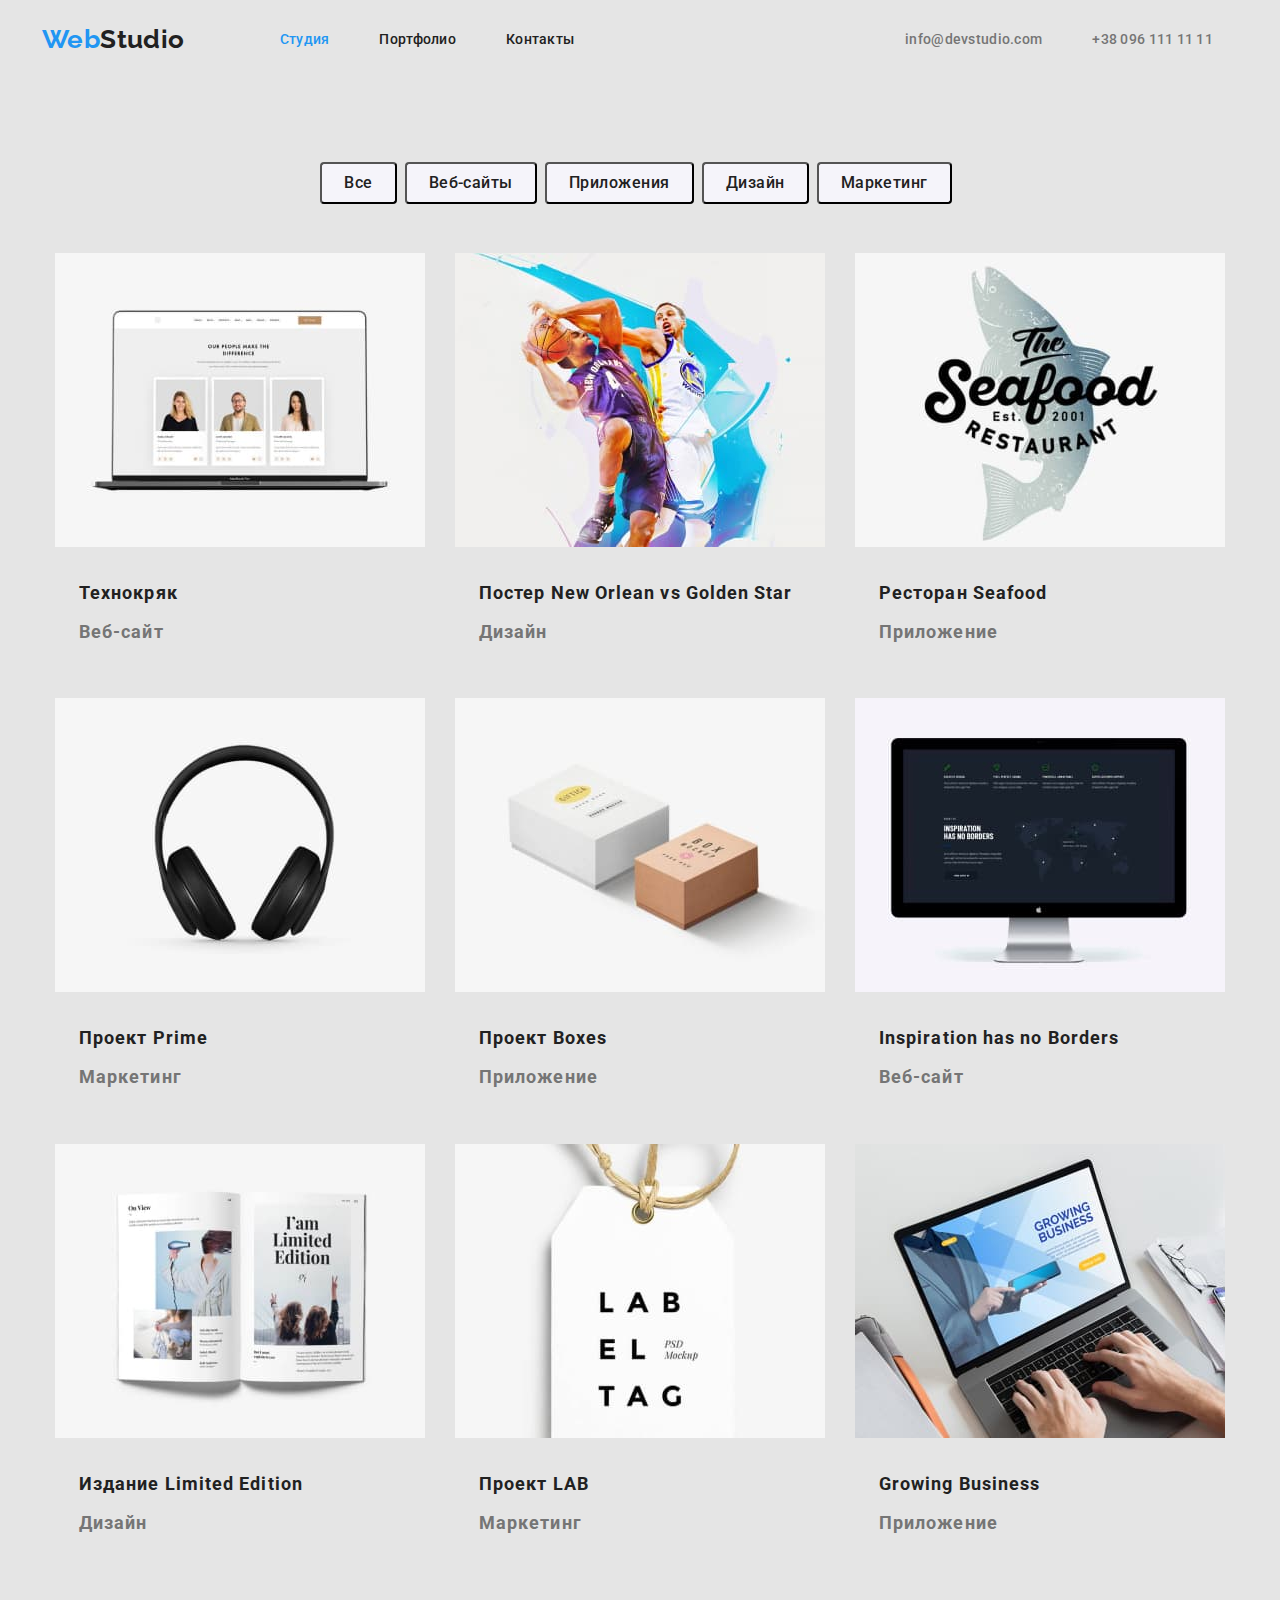
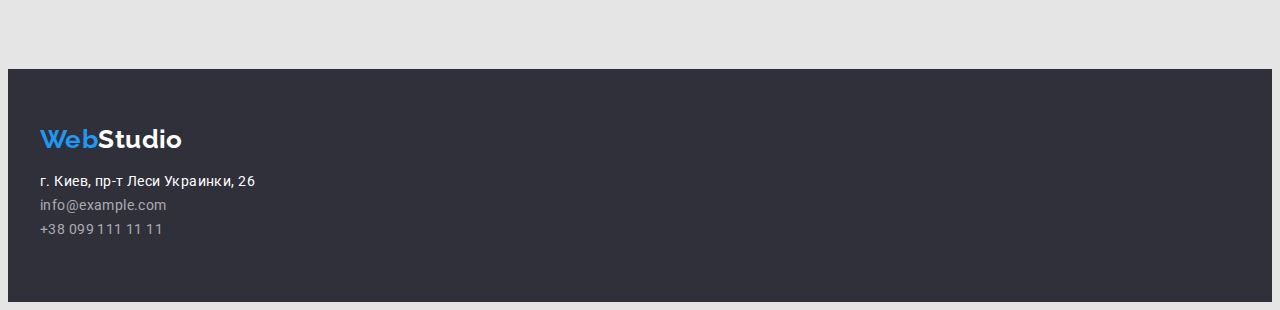
==== portfolio.html @ 914b3416 "finish-wh-3" ====
<!DOCTYPE html>
<html lang="en">
  <head>
    <meta charset="UTF-8" />
    <meta http-equiv="X-UA-Compatible" content="IE=edge" />
    <meta name="viewport" content="width=device-width, initial-scale=1.0" />
    <title>WebStudio</title>
    <link rel="preconnect" href="https://fonts.googleapis.com" />
    <link rel="preconnect" href="https://fonts.gstatic.com" crossorigin />
    <link
      href="https://fonts.googleapis.com/css2?family=Raleway:wght@700&family=Roboto:wght@400;500;700;900&display=swap"
      rel="stylesheet"
    />

    <link rel="stylesheet" href="css/styles.css" />
  </head>
  <body>
    <!-- хедер -->
    <header>
      <div class="container">
        <div class="header-inner">
          <!-- логотип -->
          <a class="logo-nav link" href="./index.html"
            ><span class="webstudio">Web</span>Studio</a
          >
          <!-- навигацыя сайта -->
          <nav class="site-nav">
            <ul class="nav-list">
              <li class="nav-item">
                <a href="./index.html" class="link accent">Студия</a>
              </li>
              <li class="nav-item">
                <a href="./portfolio.html" class="link">Портфолио</a>
              </li>
              <li class="nav-item"><a href="#" class="link">Контакты</a></li>
            </ul>
          </nav>

          <!-- кантакты -->

          <ul class="contact-list">
            <li class="contact-item">
              <a href="http://info@devstudio.com" class="link"
                >info@devstudio.com</a
              >
            </li>
            <li class="contact-item">
              <a href="tel:+380961111111" class="link">+38 096 111 11 11</a>
            </li>
          </ul>
        </div>
      </div>
    </header>

    <!-- mein portfolio.html -->

    <main>
      <section class="portfolio-section">
        <div class="container">
          <!-- кнопки фильтра -->

          <ul class="filter-button">
            <li><button type="button" class="button">Все</button></li>
            <li><button type="button" class="button">Веб-сайты</button></li>
            <li><button type="button" class="button">Приложения</button></li>
            <li><button type="button" class="button">Дизайн</button></li>
            <li><button type="button" class="button">Маркетинг</button></li>
          </ul>
          <!-- нашы проекты -->
          <ul class="projects">
            <li>
              <a class="projects-link" href="#"
                ><img src="./images/8.web-site.jpg" alt="Технокряк" />
                <div class="blok">
                  <h3>Технокряк</h3>
                  <p>Веб-сайт</p>
                </div>
              </a>
            </li>
            <li>
              <a class="projects-link" href="#">
                <img
                  src="./images/9.design.jpg"
                  alt="Постер New Orlean vs Golden Star"
                />
                <div class="blok">
                  <h3>Постер New Orlean vs Golden Star</h3>
                  <p>Дизайн</p>
                </div>
              </a>
            </li>
            <li>
              <a class="projects-link" href="#">
                <img src="./images/10.appendix.jpg" alt="Ресторан Seafood" />
                <div class="blok">
                  <h3>Ресторан Seafood</h3>
                  <p>Приложение</p>
                </div>
              </a>
            </li>
            <li>
              <a class="projects-link" href="#">
                <img src="./images/11.marketing.jpg" alt="Проект Prime" />
                <div class="blok">
                  <h3>Проект Prime</h3>
                  <p>Маркетинг</p>
                </div>
              </a>
            </li>
            <li>
              <a class="projects-link" href="#">
                <img src="./images/12.appendix.jpg" alt="Проект Boxes" />
                <div class="blok">
                  <h3>Проект Boxes</h3>
                  <p>Приложение</p>
                </div>
              </a>
            </li>
            <li>
              <a class="projects-link" href="#">
                <img
                  src="./images/13.web-site.jpg"
                  alt="Inspiration has no Borders"
                />
                <div class="blok">
                  <h3>Inspiration has no Borders</h3>
                  <p>Веб-сайт</p>
                </div>
              </a>
            </li>
            <li>
              <a class="projects-link" href="#">
                <img
                  src="./images/14.design.jpg"
                  alt="Издание Limited Edition"
                />
                <div class="blok">
                  <h3>Издание Limited Edition</h3>
                  <p>Дизайн</p>
                </div>
              </a>
            </li>
            <li>
              <a class="projects-link" href="#">
                <img src="./images/15.marketing.jpg" alt="Проект LAB" />
                <div class="blok">
                  <h3>Проект LAB</h3>
                  <p>Маркетинг</p>
                </div>
              </a>
            </li>
            <li>
              <a class="projects-link" href="#">
                <img src="./images/16.appendix.jpg" alt="Growing Business" />
                <div class="blok">
                  <h3>Growing Business</h3>
                  <p>Приложение</p>
                </div>
              </a>
            </li>
          </ul>
        </div>
      </section>
    </main>

    <!--подвал сайта-->

    <footer>
      <div class="container">
        <a href="./index.html" class="logo-footer">
          <span class="webstudio">Web</span>Studio</a
        >

        <!-- адрес и контакты студии -->

        <address class="address">
          <ul class="address-list">
            <li>
              <a href="#" class="address-link"
                >г. Киев, пр-т Леси Украинки, 26</a
              >
            </li>
            <li>
              <a href="http://info@example.com" class="address-contakt">
                info@example.com</a
              >
            </li>
            <li>
              <a href="tel:+380991111111" class="address-contakt"
                >+38 099 111 11 11</a
              >
            </li>
          </ul>
        </address>
      </div>
    </footer>
  </body>
</html>
---- css/styles.css ----
:root {
    --primary-text-color: #757575;
    --secondary-text-color: #212121;
    --accent-color: #2196f3;
    --white-color: #ffffff;
}

body {
    /* font-family: "Raleway", sans-serif; */
    font-family: "Roboto", sans-serif;
    font-style: normal;
    font-weight: 400;
    font-size: 14px;

    line-height: 1.71;
    letter-spacing: 0.03em;

    background-color: #e5e5e5;
    color: var(--primary-text-color);
}

.container {
    max-width: 1200px;
    width: 100%;
    margin: auto;
    margin-top: 0;

    padding: 0 15px;
}

h1,
h2,
h3,
h4 {
    margin-top: 0;
}

/* логотип */

.logo-nav {
    display: inline-block;
    margin-right: 70px;

    font-family: "Raleway";
    font-style: normal;
    font-weight: 700;
    font-size: 26px;
    line-height: 0.83;
    color: #000000;
}

.logo-footer {
    display: inline-block;
    padding-top: 60px;
    margin-bottom: 20px;

    font-family: "Raleway";
    font-style: normal;
    font-weight: 700;
    font-size: 26px;
    line-height: 0.83;
    color: #ffffff;
}

.webstudio {
    color: #2196f3;
}

/*                                     хедер */
/* ссылки */

.link {
    color: var(--secondary-text-color);
    text-decoration: none;
}

.nav-list .link.accent {
    color: var(--accent-color);
}

.site-nav.link:hover,
.site-nav.link:focus {
    color: var(--accent-color);
}

ul {
    list-style-type: none;
}
/* end ссылки */

/* навигация сайта */

.header-inner{
    display: flex;
    align-items: center;
    justify-content: center;
    flex-wrap: wrap;
    
    margin-top: 12px;
    margin-bottom: 12px;
    
}

.nav-list{
    display: flex;
    flex-wrap: wrap;

    margin-right: 281px;
    margin-top: 0;
    margin-bottom: 0;
    padding-left: 0;

    
}
.nav-item a{
display: inline-block;
padding: 20px 25px;
}


.site-nav, 
.contact-list{
    display: inline-block;
}

.nav-list .link:hover,
.nav-list .link:focus,
.contact-list .link:hover,
.contact-list .link:focus {
    color: var(--accent-color);
}

/* кантакты */

.contact-list{
    display: flex;
    flex-wrap: wrap;
    margin: 0;
    padding-left: 0;

}

.contact-item a{
    display: inline-block;
    padding: 20px 25px;

}

.nav-list,
.contact-list {
    font-weight: 500;
    font-size: 14px;
    line-height: 1.14;
    letter-spacing: 0.02em;
}

.contact-list a {
    color: #757575;
}

/*конец навигации сайта */
/*                                    mein index.html */

/* герой */
.button-hero {
    width: 200px;
    height: 50px;
    margin-bottom: 200px;
    text-align: center;

    font-weight: 700;
    font-size: 16px;
    line-height: 1.87;
    letter-spacing: 0.06em;


    color: #ffffff;
    background-color: var(--accent-color);
}

.hero {
    text-align: center;
    background: #2f303a;
    margin-bottom: 94px;
}

.hero h1 {
    width: 696px;
    margin: auto;
    padding-top: 200px;
    margin-bottom: 30px;

    text-align: center;
    font-weight: 900;
    font-size: 44px;
    line-height: 1.36;

    letter-spacing: 0.06em;

    color: #ffffff;
}

/* особености нашей команды */

.command-peculiarities {
    margin-bottom: 94px;
}

.list-benefits{
    display: flex;
    
    width: 1170px;
    margin: 0;
    padding-left: 0;
}

.list-benefits h3{
    margin-bottom: 10px;
}

.list-benefits p{
    padding: 0 15px;
    margin: 0;
}

.command-peculiarities h3 {
    font-weight: 700;
    font-size: 14px;
    line-height: 1.14;

    padding-left: 15px;

    letter-spacing: 0.03em;
    color: var(--secondary-text-color);
}





/* чем мы занимается наша команда */

.projects-section{
    margin-bottom: 94px;
}

.list-projects{
    display: flex;
    justify-content: center;
    margin: 0;
    padding-left: 0;
}

.img-list{
   padding: 0 15px;
}

.projects-section h2,
.command-section h2 {
    font-weight: 700;
    font-size: 36px;
    line-height: 1.16;

    letter-spacing: 0.03em;
    color: var(--secondary-text-color);
}

.container h2 {
    margin-bottom: 50px;
    text-align: center;

    margin-bottom: 50px;
}



/* наша команда */

.command-section{
    margin-top: 0;
}

.command-img{
    display: flex;
    justify-content: center;
    text-align: center;
    margin: 0;
    padding: 0;
    padding-bottom: 94px;
}

.command-img img{
    margin-bottom: 30px;
    padding: 0 15px;
}

.command-section h2{
    margin-bottom: 50px;
    padding-top: 94px;
}

.command-section h3 {
    margin-bottom: 10px;
    font-weight: 500;
    font-size: 16px;
    line-height: 1.18;

    letter-spacing: 0.03em;
    color: var(--secondary-text-color);
}

.command-section p {
    font-weight: 400;
    font-size: 16px;
    line-height: 1.18;
    margin: 0;
    padding-bottom: 30px;

    letter-spacing: 0.03em;
    color: var(--primary-text-color);
}

/*                                     mein portfolio.html */
.portfolio-section{
    margin: 94px 0px;
}
/* уникальный контент страницы */

/*кнопки фильтра*/

.button {
    font-family: 'Roboto';
    font-style: normal;
    margin-right: 8px;
    padding: 6px 22px;

    font-weight: 500;
    font-size: 16px;
    line-height: 1.62;
    letter-spacing: 0.03em;

    background: #F5F4FA;
    border-radius: 4px;

    color: var(--secondary-text-color);
}

.button:hover,
.button:focus {
    color: var(--white-color);
    background-color: var(--accent-color);
}

.filter-button{
    display: flex;
    justify-content: center;
    margin-top: 0;
    margin-bottom: 34px;
    padding-left: 0;
}

/* нашы проекты */

.projects{
    display: flex;
    flex-wrap: wrap;

    padding-left: 0;
}

.projects li{
    margin: 15px;
}

.projects-link {
    text-decoration: none;
}

.blok{
    padding: 20px 24px;
}

.blok h3{
    margin-top: 0;
    margin-bottom: 4px;
}

.blok p {
    margin: 0;
}

.projects h3 {
    font-weight: 700;
    font-size: 18px;
    line-height: 2;

    letter-spacing: 0.06em;
    color: var(--secondary-text-color);
}

.projects p {
    font-weight: 700;
    font-size: 18px;
    line-height: 1.87;

    letter-spacing: 0.06em;
    color: var(--primary-text-color);
}



/*                                      подвал сайта*/

/* footer */

.address {
    font-style: normal;
}

.address-list{
    margin: 0;
    padding-left: 0;
    padding-bottom: 60px;
}

footer {
    background-color: #2f303a;
}

/* адрес и контакты студии */

footer a {
    text-decoration: none;
}

.address-link {
    color: #ffffff;
}

.address-contakt {
    color: rgba(255, 255, 255, 0.6);
}
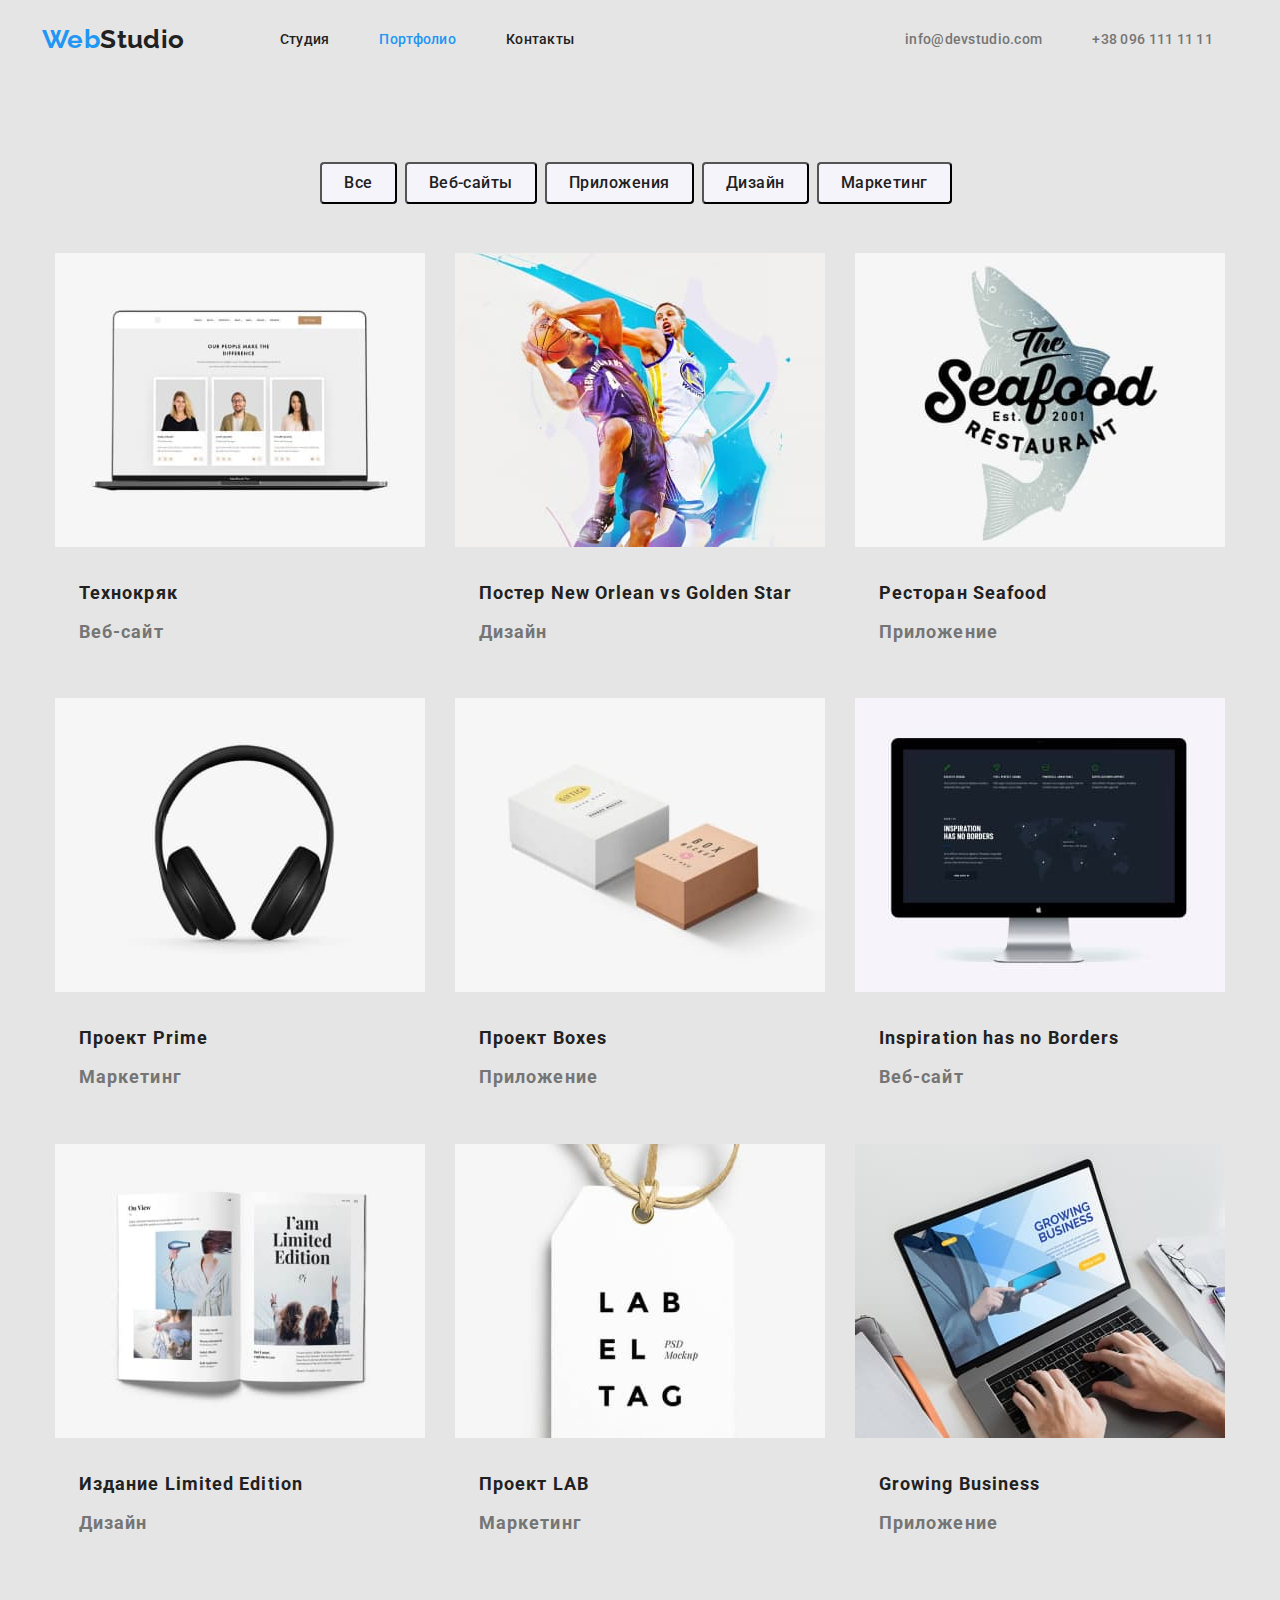
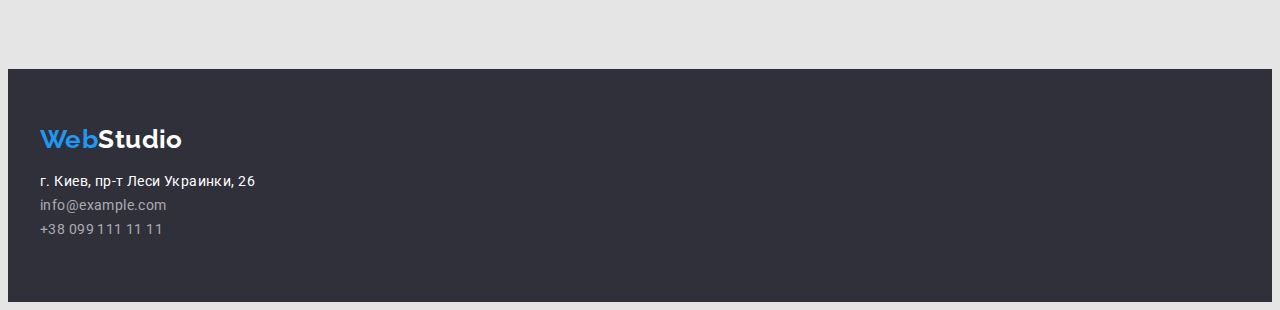
==== commit 13936fca: "accent+" ====
--- a/portfolio.html
+++ b/portfolio.html
@@ -27,10 +27,10 @@
           <nav class="site-nav">
             <ul class="nav-list">
               <li class="nav-item">
-                <a href="./index.html" class="link accent">Студия</a>
+                <a href="./index.html" class="link">Студия</a>
               </li>
               <li class="nav-item">
-                <a href="./portfolio.html" class="link">Портфолио</a>
+                <a href="./portfolio.html" class="link accent">Портфолио</a>
               </li>
               <li class="nav-item"><a href="#" class="link">Контакты</a></li>
             </ul>
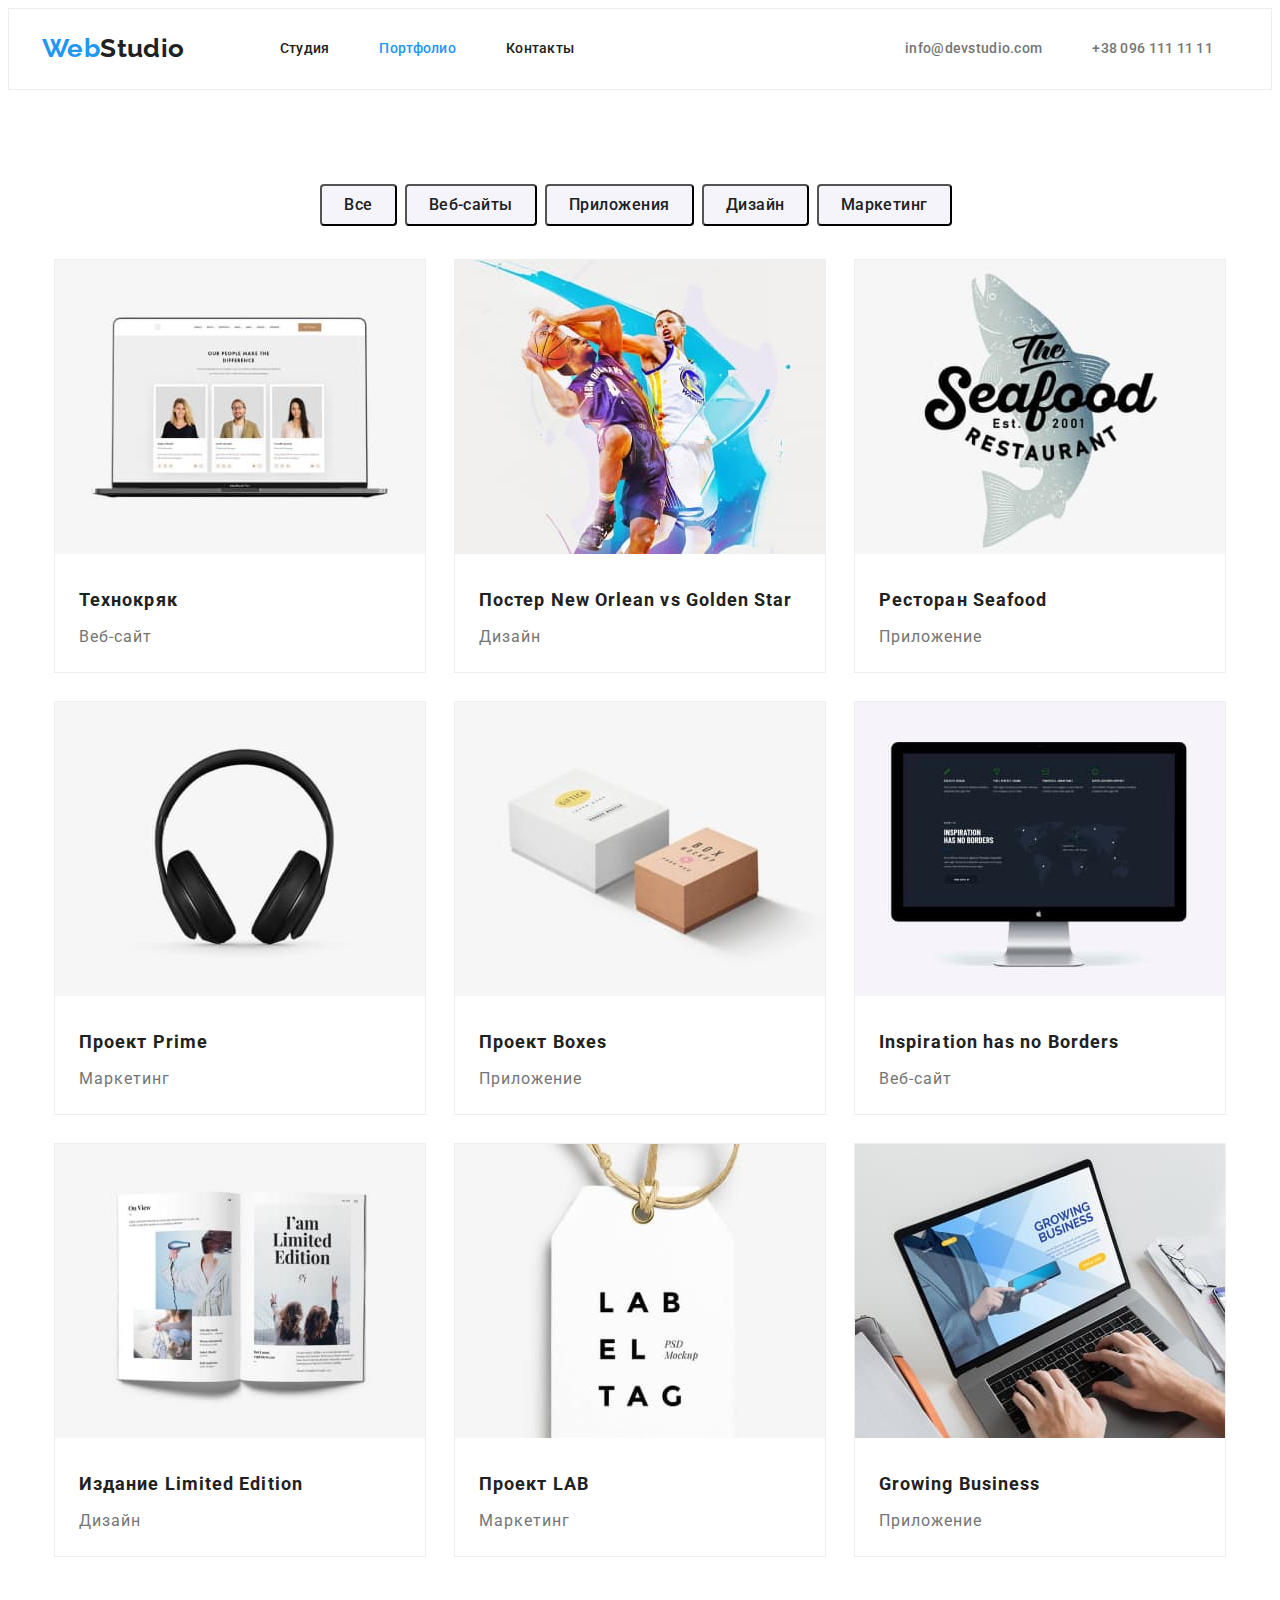
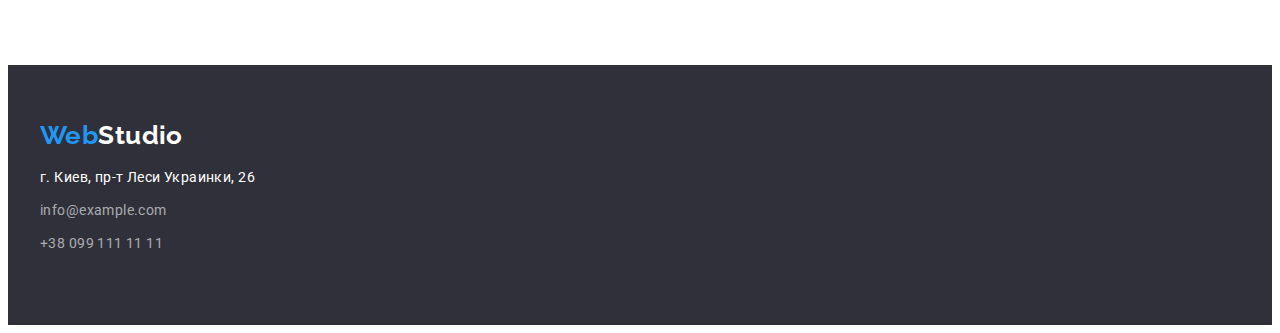
==== commit f6b3afa3: "hw-3" ====
--- a/portfolio.html
+++ b/portfolio.html
@@ -13,10 +13,14 @@
     />
 
     <link rel="stylesheet" href="css/styles.css" />
+    <link
+      rel="stylesheet"
+      href="node_modules/modern-normalize/modern-normalize.css"
+    />
   </head>
   <body>
     <!-- хедер -->
-    <header>
+    <header class="header">
       <div class="container">
         <div class="header-inner">
           <!-- логотип -->
--- a/css/styles.css
+++ b/css/styles.css
@@ -15,13 +15,11 @@
     line-height: 1.71;
     letter-spacing: 0.03em;
 
-    background-color: #e5e5e5;
     color: var(--primary-text-color);
 }
 
 .container {
-    max-width: 1200px;
-    width: 100%;
+    width: 1200px;
     margin: auto;
     margin-top: 0;
 
@@ -51,7 +49,6 @@
 
 .logo-footer {
     display: inline-block;
-    padding-top: 60px;
     margin-bottom: 20px;
 
     font-family: "Raleway";
@@ -89,6 +86,10 @@
 /* end ссылки */
 
 /* навигация сайта */
+
+.header{
+    border: 1px solid #ECECEC;
+}
 
 .header-inner{
     display: flex;
@@ -165,7 +166,6 @@
 .button-hero {
     width: 200px;
     height: 50px;
-    margin-bottom: 200px;
     text-align: center;
 
     font-weight: 700;
@@ -181,13 +181,12 @@
 .hero {
     text-align: center;
     background: #2f303a;
-    margin-bottom: 94px;
+    padding: 200px 0px;
 }
 
 .hero h1 {
     width: 696px;
     margin: auto;
-    padding-top: 200px;
     margin-bottom: 30px;
 
     text-align: center;
@@ -203,7 +202,7 @@
 /* особености нашей команды */
 
 .command-peculiarities {
-    margin-bottom: 94px;
+    padding: 94px 0px;
 }
 
 .list-benefits{
@@ -241,7 +240,7 @@
 /* чем мы занимается наша команда */
 
 .projects-section{
-    margin-bottom: 94px;
+    padding-bottom: 94px;
 }
 
 .list-projects{
@@ -278,6 +277,7 @@
 
 .command-section{
     margin-top: 0;
+    padding-bottom: 94px;
 }
 
 .command-img{
@@ -286,7 +286,6 @@
     text-align: center;
     margin: 0;
     padding: 0;
-    padding-bottom: 94px;
 }
 
 .command-img img{
@@ -322,7 +321,7 @@
 
 /*                                     mein portfolio.html */
 .portfolio-section{
-    margin: 94px 0px;
+    padding: 94px 0px;
 }
 /* уникальный контент страницы */
 
@@ -355,7 +354,7 @@
     display: flex;
     justify-content: center;
     margin-top: 0;
-    margin-bottom: 34px;
+    margin-bottom: 19px;
     padding-left: 0;
 }
 
@@ -364,12 +363,14 @@
 .projects{
     display: flex;
     flex-wrap: wrap;
-
+    margin: 0;
     padding-left: 0;
 }
 
 .projects li{
-    margin: 15px;
+    margin: 14px;
+    border: 1px solid #EEEEEE;
+    box-sizing: border-box;
 }
 
 .projects-link {
@@ -389,6 +390,7 @@
     margin: 0;
 }
 
+
 .projects h3 {
     font-weight: 700;
     font-size: 18px;
@@ -399,9 +401,9 @@
 }
 
 .projects p {
-    font-weight: 700;
-    font-size: 18px;
-    line-height: 1.87;
+    font-weight: 400;
+    font-size: 16px;
+    line-height: 1.88;
 
     letter-spacing: 0.06em;
     color: var(--primary-text-color);
@@ -420,10 +422,15 @@
 .address-list{
     margin: 0;
     padding-left: 0;
+}
+
+.address-list li{
+    margin-bottom: 9px;
+}
+
+footer {
+    padding-top: 60px;
     padding-bottom: 60px;
-}
-
-footer {
     background-color: #2f303a;
 }
 
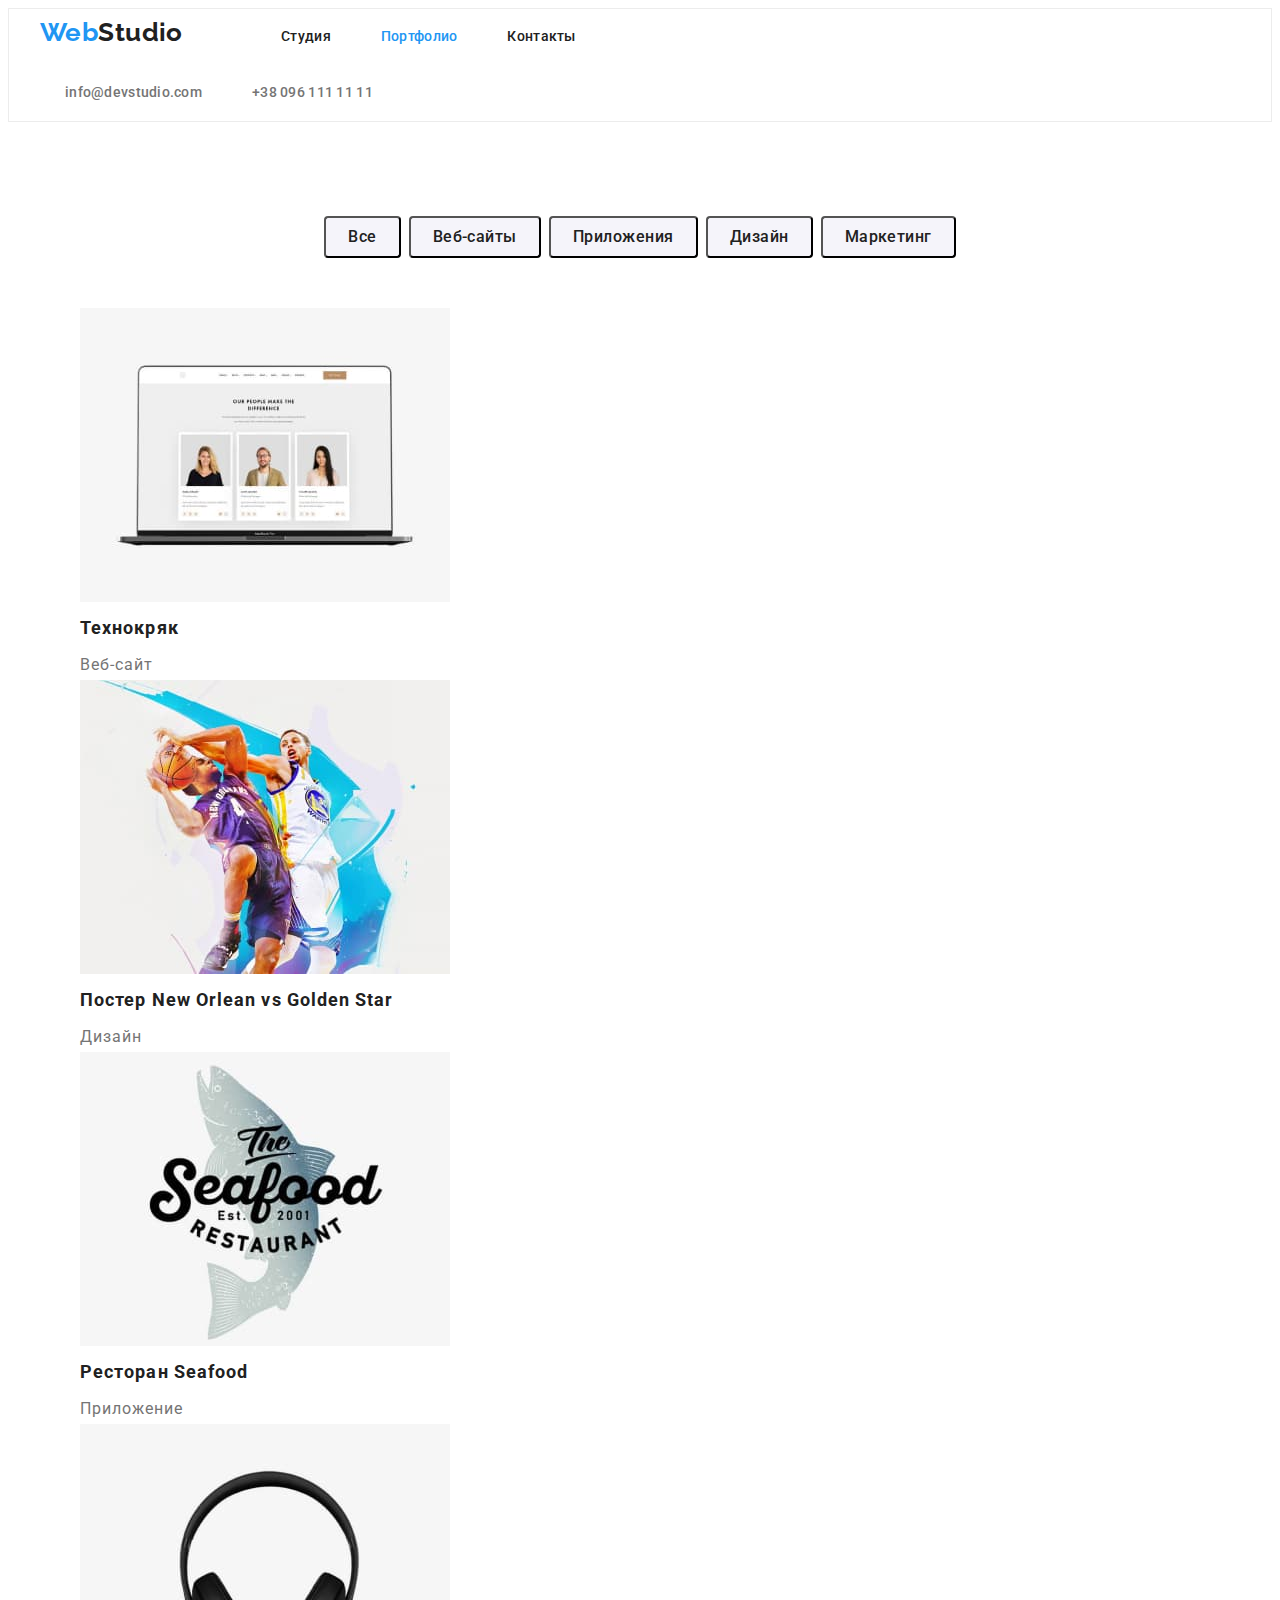
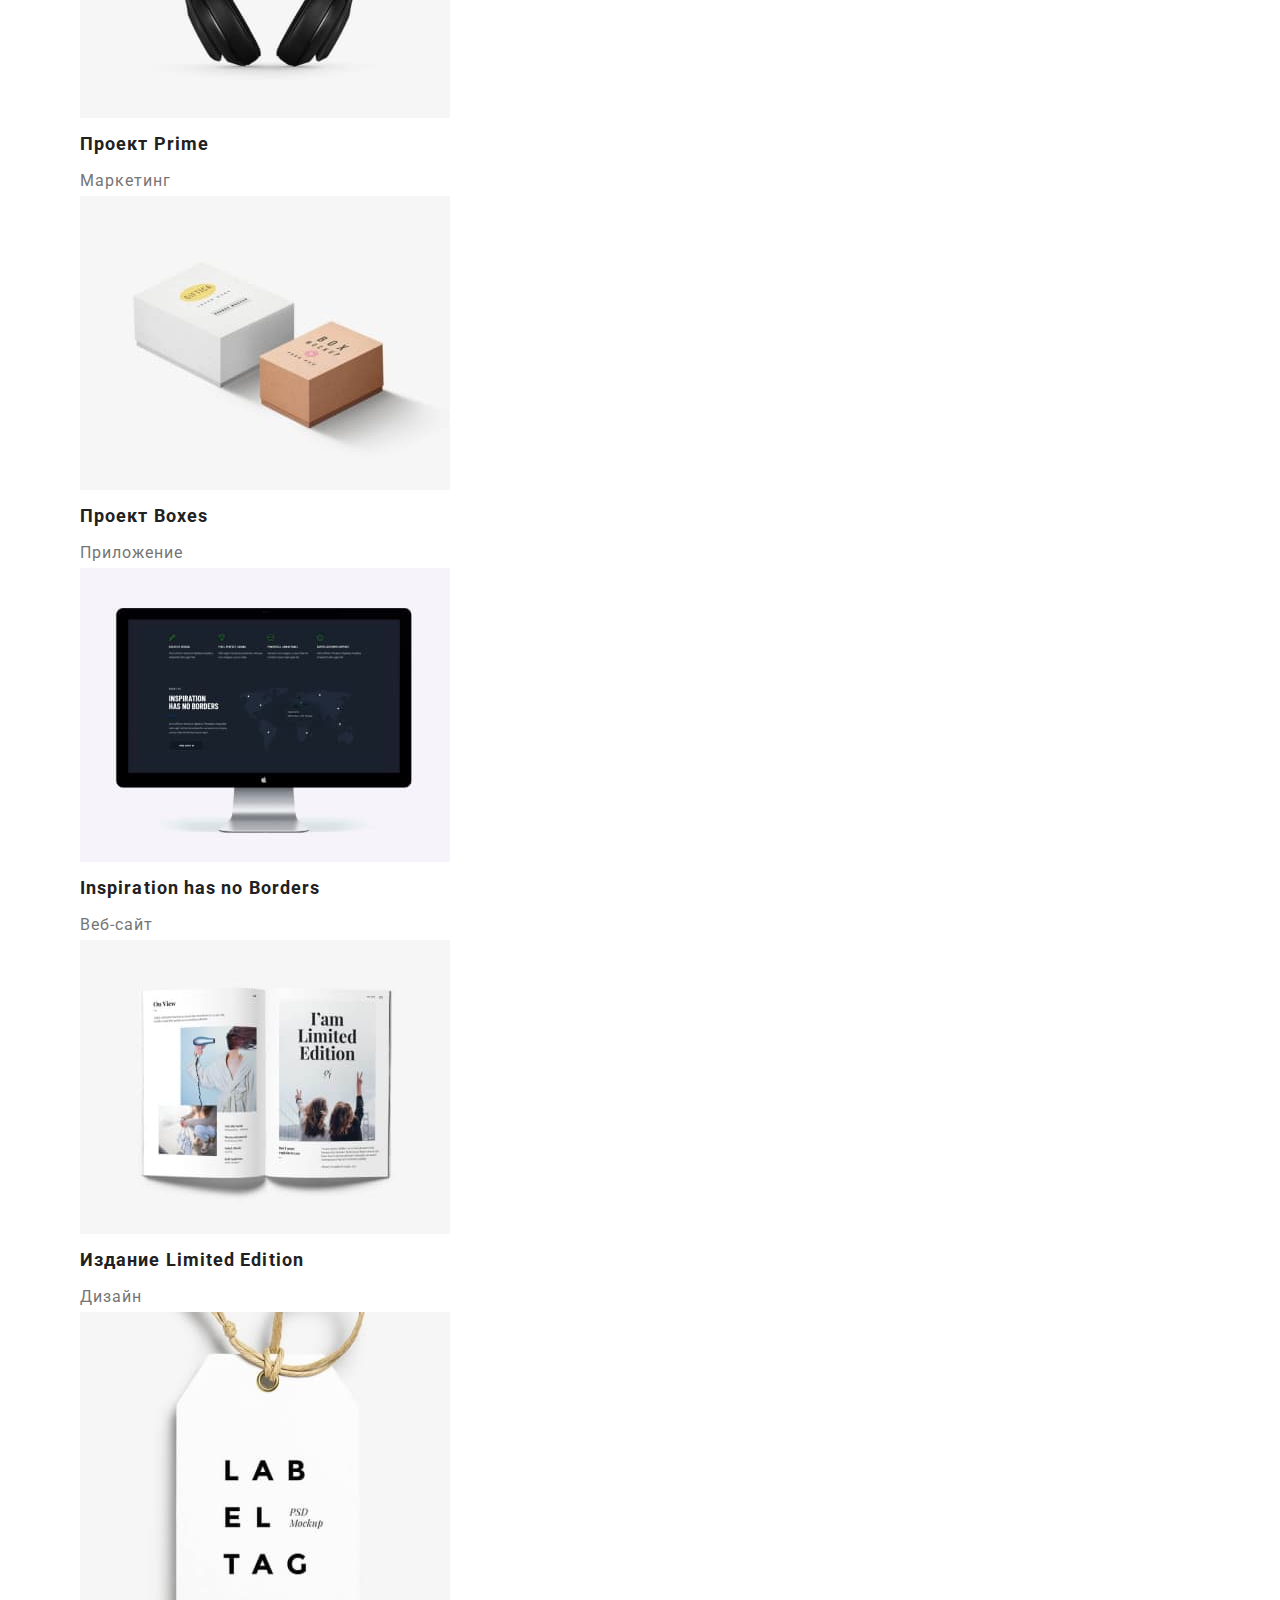
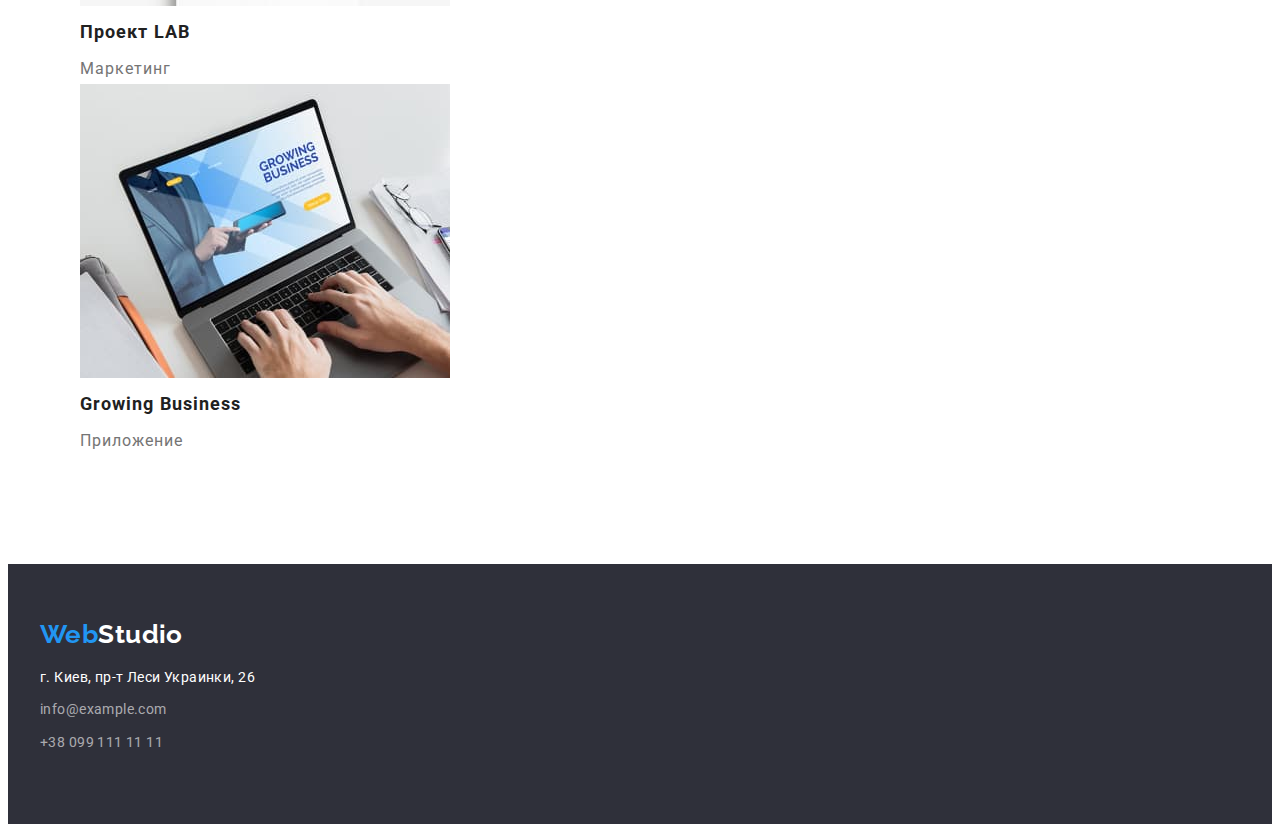
==== commit dd0a2efb: "normalize" ====
--- a/portfolio.html
+++ b/portfolio.html
@@ -11,12 +11,14 @@
       href="https://fonts.googleapis.com/css2?family=Raleway:wght@700&family=Roboto:wght@400;500;700;900&display=swap"
       rel="stylesheet"
     />
-
-    <link rel="stylesheet" href="css/styles.css" />
     <link
       rel="stylesheet"
-      href="node_modules/modern-normalize/modern-normalize.css"
+      href="https://cdnjs.cloudflare.com/ajax/libs/modern-normalize/1.1.0/modern-normalize.min.css"
+      integrity="sha512-wpPYUAdjBVSE4KJnH1VR1HeZfpl1ub8YT/NKx4PuQ5NmX2tKuGu6U/JRp5y+Y8XG2tV+wKQpNHVUX03MfMFn9Q=="
+      crossorigin="anonymous"
+      referrerpolicy="no-referrer"
     />
+    <link rel="stylesheet" href="css/styles.css" />
   </head>
   <body>
     <!-- хедер -->
@@ -72,7 +74,7 @@
           </ul>
           <!-- нашы проекты -->
           <ul class="projects">
-            <li>
+            <li class="li">
               <a class="projects-link" href="#"
                 ><img src="./images/8.web-site.jpg" alt="Технокряк" />
                 <div class="blok">
@@ -81,7 +83,7 @@
                 </div>
               </a>
             </li>
-            <li>
+            <li class="li">
               <a class="projects-link" href="#">
                 <img
                   src="./images/9.design.jpg"
--- a/css/styles.css
+++ b/css/styles.css
@@ -91,33 +91,20 @@
     border: 1px solid #ECECEC;
 }
 
-.header-inner{
-    display: flex;
-    align-items: center;
-    justify-content: center;
+.nav-list{
+    display: flex;
     flex-wrap: wrap;
-    
-    margin-top: 12px;
-    margin-bottom: 12px;
-    
-}
-
-.nav-list{
-    display: flex;
-    flex-wrap: wrap;
 
     margin-right: 281px;
     margin-top: 0;
     margin-bottom: 0;
-    padding-left: 0;
-
-    
-}
+    padding-left: 0;   
+}
+
 .nav-item a{
 display: inline-block;
 padding: 20px 25px;
 }
-
 
 .site-nav, 
 .contact-list{
@@ -144,7 +131,6 @@
 .contact-item a{
     display: inline-block;
     padding: 20px 25px;
-
 }
 
 .nav-list,
@@ -213,12 +199,20 @@
     padding-left: 0;
 }
 
+.list-benefits li{
+    width: 270px;  
+}
+
+.list-benefits li:not(:last-child) {
+margin-right: 30px;
+}
+
 .list-benefits h3{
+    padding: 0;
     margin-bottom: 10px;
 }
 
 .list-benefits p{
-    padding: 0 15px;
     margin: 0;
 }
 
@@ -227,20 +221,15 @@
     font-size: 14px;
     line-height: 1.14;
 
-    padding-left: 15px;
-
-    letter-spacing: 0.03em;
-    color: var(--secondary-text-color);
-}
-
-
-
-
+    letter-spacing: 0.03em;
+    color: var(--secondary-text-color);
+}
 
 /* чем мы занимается наша команда */
 
 .projects-section{
     padding-bottom: 94px;
+    text-align: center;
 }
 
 .list-projects{
@@ -250,8 +239,8 @@
     padding-left: 0;
 }
 
-.img-list{
-   padding: 0 15px;
+.list-projects li:not(:last-child) {
+margin-right: 30px;
 }
 
 .projects-section h2,
@@ -259,25 +248,20 @@
     font-weight: 700;
     font-size: 36px;
     line-height: 1.16;
-
-    letter-spacing: 0.03em;
-    color: var(--secondary-text-color);
-}
-
-.container h2 {
     margin-bottom: 50px;
-    text-align: center;
-
-    margin-bottom: 50px;
-}
-
-
+
+    letter-spacing: 0.03em;
+    color: var(--secondary-text-color);
+}
 
 /* наша команда */
 
 .command-section{
     margin-top: 0;
+    padding-top: 94px;
     padding-bottom: 94px;
+
+    text-align: center;
 }
 
 .command-img{
@@ -288,14 +272,19 @@
     padding: 0;
 }
 
-.command-img img{
-    margin-bottom: 30px;
-    padding: 0 15px;
+/* .command-img li{
+box-shadow: 0px 1px 3px rgba(0, 0, 0, 0.12),
+0px 1px 1px rgba(0, 0, 0, 0.14),
+0px 2px 1px rgba(0, 0, 0, 0.2);
+border-radius: 0px 0px 4px 4px;
+} */
+
+.command-img li:not(:last-child){
+margin-right: 30px;
 }
 
 .command-section h2{
     margin-bottom: 50px;
-    padding-top: 94px;
 }
 
 .command-section h3 {
@@ -330,18 +319,22 @@
 .button {
     font-family: 'Roboto';
     font-style: normal;
-    margin-right: 8px;
     padding: 6px 22px;
 
     font-weight: 500;
     font-size: 16px;
     line-height: 1.62;
+    text-align: center;
     letter-spacing: 0.03em;
 
     background: #F5F4FA;
     border-radius: 4px;
 
     color: var(--secondary-text-color);
+}
+
+.filter-button li:not(:last-child){
+    margin-right: 8px;
 }
 
 .button:hover,
@@ -354,33 +347,16 @@
     display: flex;
     justify-content: center;
     margin-top: 0;
-    margin-bottom: 19px;
+    margin-bottom: 50px;
     padding-left: 0;
 }
 
 /* нашы проекты */
-
-.projects{
-    display: flex;
-    flex-wrap: wrap;
-    margin: 0;
-    padding-left: 0;
-}
-
-.projects li{
-    margin: 14px;
-    border: 1px solid #EEEEEE;
-    box-sizing: border-box;
-}
 
 .projects-link {
     text-decoration: none;
 }
 
-.blok{
-    padding: 20px 24px;
-}
-
 .blok h3{
     margin-top: 0;
     margin-bottom: 4px;
@@ -389,7 +365,6 @@
 .blok p {
     margin: 0;
 }
-
 
 .projects h3 {
     font-weight: 700;
@@ -409,8 +384,6 @@
     color: var(--primary-text-color);
 }
 
-
-
 /*                                      подвал сайта*/
 
 /* footer */
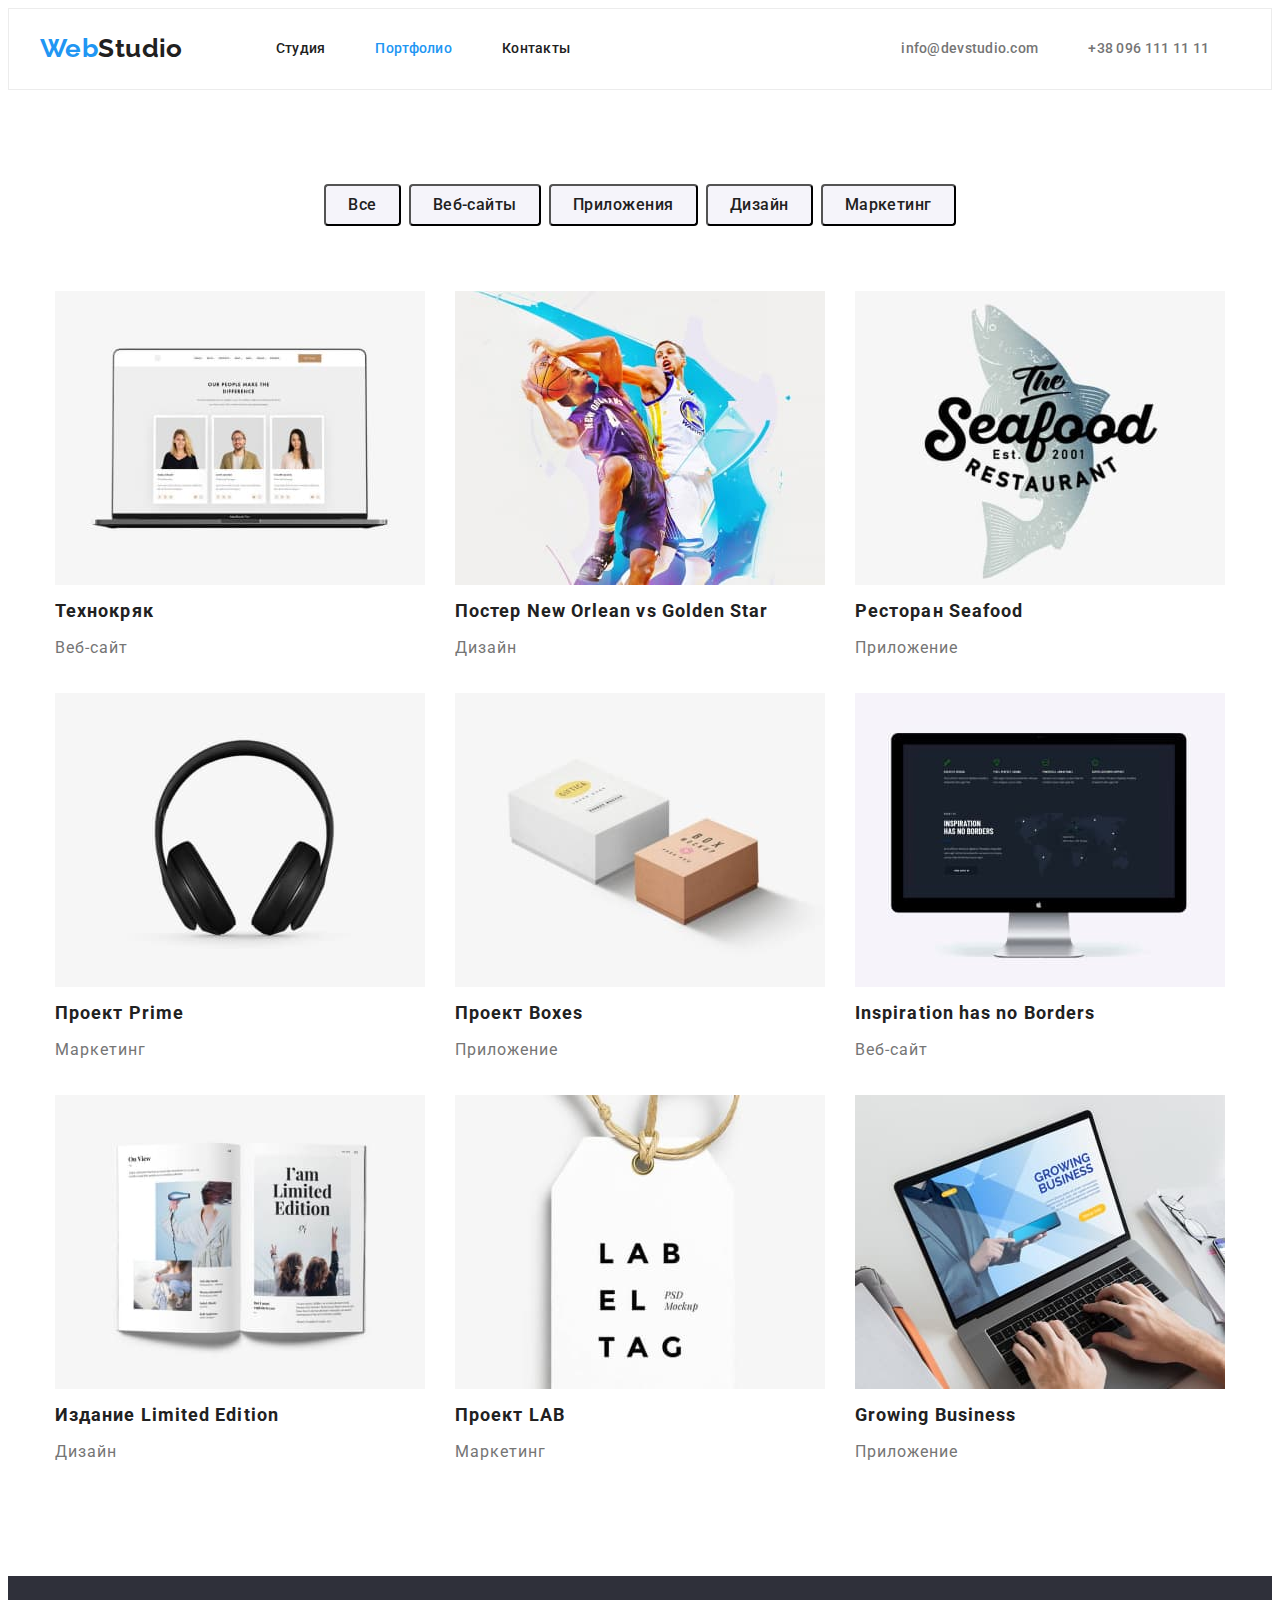
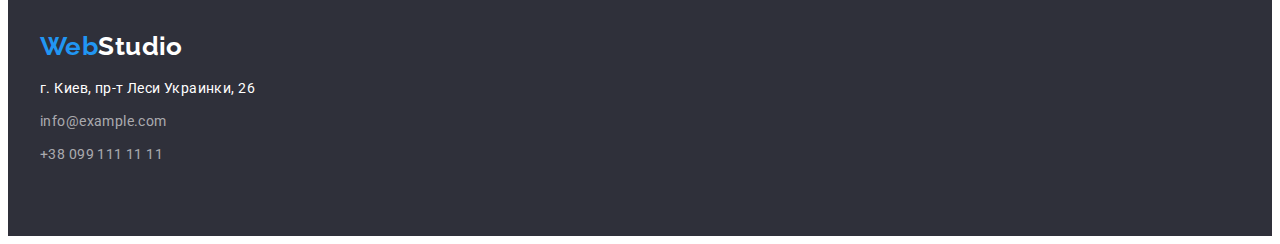
==== commit 9357fba9: "normalize+" ====
--- a/portfolio.html
+++ b/portfolio.html
@@ -23,41 +23,38 @@
   <body>
     <!-- хедер -->
     <header class="header">
-      <div class="container">
-        <div class="header-inner">
-          <!-- логотип -->
-          <a class="logo-nav link" href="./index.html"
-            ><span class="webstudio">Web</span>Studio</a
-          >
-          <!-- навигацыя сайта -->
-          <nav class="site-nav">
-            <ul class="nav-list">
-              <li class="nav-item">
-                <a href="./index.html" class="link">Студия</a>
-              </li>
-              <li class="nav-item">
-                <a href="./portfolio.html" class="link accent">Портфолио</a>
-              </li>
-              <li class="nav-item"><a href="#" class="link">Контакты</a></li>
-            </ul>
-          </nav>
-
-          <!-- кантакты -->
-
-          <ul class="contact-list">
-            <li class="contact-item">
-              <a href="http://info@devstudio.com" class="link"
-                >info@devstudio.com</a
-              >
-            </li>
-            <li class="contact-item">
-              <a href="tel:+380961111111" class="link">+38 096 111 11 11</a>
-            </li>
-          </ul>
-        </div>
+      <div class="container flex-header">
+        <!-- логотип -->
+        <a class="logo-nav link" href="./index.html"
+          ><span class="webstudio">Web</span>Studio</a
+        >
+        <!-- навигацыя сайта -->
+        <nav class="site-nav">
+          <ul class="nav-list">
+            <li class="nav-item">
+              <a href="./index.html" class="link">Студия</a>
+            </li>
+            <li class="nav-item">
+              <a href="./portfolio.html" class="link accent">Портфолио</a>
+            </li>
+            <li class="nav-item"><a href="#" class="link">Контакты</a></li>
+          </ul>
+        </nav>
+
+        <!-- кантакты -->
+
+        <ul class="contact-list">
+          <li class="contact-item">
+            <a href="http://info@devstudio.com" class="link"
+              >info@devstudio.com</a
+            >
+          </li>
+          <li class="contact-item">
+            <a href="tel:+380961111111" class="link">+38 096 111 11 11</a>
+          </li>
+        </ul>
       </div>
     </header>
-
     <!-- mein portfolio.html -->
 
     <main>
@@ -74,19 +71,24 @@
           </ul>
           <!-- нашы проекты -->
           <ul class="projects">
-            <li class="li">
+            <li>
               <a class="projects-link" href="#"
-                ><img src="./images/8.web-site.jpg" alt="Технокряк" />
+                ><img
+                  src="./images/8.web-site.jpg"
+                  width="370"
+                  alt="Технокряк"
+                />
                 <div class="blok">
                   <h3>Технокряк</h3>
                   <p>Веб-сайт</p>
                 </div>
               </a>
             </li>
-            <li class="li">
+            <li>
               <a class="projects-link" href="#">
                 <img
                   src="./images/9.design.jpg"
+                  width="370"
                   alt="Постер New Orlean vs Golden Star"
                 />
                 <div class="blok">
@@ -97,7 +99,11 @@
             </li>
             <li>
               <a class="projects-link" href="#">
-                <img src="./images/10.appendix.jpg" alt="Ресторан Seafood" />
+                <img
+                  src="./images/10.appendix.jpg"
+                  width="370"
+                  alt="Ресторан Seafood"
+                />
                 <div class="blok">
                   <h3>Ресторан Seafood</h3>
                   <p>Приложение</p>
@@ -106,7 +112,11 @@
             </li>
             <li>
               <a class="projects-link" href="#">
-                <img src="./images/11.marketing.jpg" alt="Проект Prime" />
+                <img
+                  src="./images/11.marketing.jpg"
+                  width="370"
+                  alt="Проект Prime"
+                />
                 <div class="blok">
                   <h3>Проект Prime</h3>
                   <p>Маркетинг</p>
@@ -115,7 +125,11 @@
             </li>
             <li>
               <a class="projects-link" href="#">
-                <img src="./images/12.appendix.jpg" alt="Проект Boxes" />
+                <img
+                  src="./images/12.appendix.jpg"
+                  width="370"
+                  alt="Проект Boxes"
+                />
                 <div class="blok">
                   <h3>Проект Boxes</h3>
                   <p>Приложение</p>
@@ -126,6 +140,7 @@
               <a class="projects-link" href="#">
                 <img
                   src="./images/13.web-site.jpg"
+                  width="370"
                   alt="Inspiration has no Borders"
                 />
                 <div class="blok">
@@ -138,6 +153,7 @@
               <a class="projects-link" href="#">
                 <img
                   src="./images/14.design.jpg"
+                  width="370"
                   alt="Издание Limited Edition"
                 />
                 <div class="blok">
@@ -148,7 +164,11 @@
             </li>
             <li>
               <a class="projects-link" href="#">
-                <img src="./images/15.marketing.jpg" alt="Проект LAB" />
+                <img
+                  src="./images/15.marketing.jpg"
+                  width="370"
+                  alt="Проект LAB"
+                />
                 <div class="blok">
                   <h3>Проект LAB</h3>
                   <p>Маркетинг</p>
@@ -157,7 +177,11 @@
             </li>
             <li>
               <a class="projects-link" href="#">
-                <img src="./images/16.appendix.jpg" alt="Growing Business" />
+                <img
+                  src="./images/16.appendix.jpg"
+                  width="370"
+                  alt="Growing Business"
+                />
                 <div class="blok">
                   <h3>Growing Business</h3>
                   <p>Приложение</p>
--- a/css/styles.css
+++ b/css/styles.css
@@ -1,148 +1,155 @@
 :root {
-    --primary-text-color: #757575;
-    --secondary-text-color: #212121;
-    --accent-color: #2196f3;
-    --white-color: #ffffff;
+  --primary-text-color: #757575;
+  --secondary-text-color: #212121;
+  --accent-color: #2196f3;
+  --white-color: #ffffff;
 }
 
 body {
-    /* font-family: "Raleway", sans-serif; */
-    font-family: "Roboto", sans-serif;
-    font-style: normal;
-    font-weight: 400;
-    font-size: 14px;
-
-    line-height: 1.71;
-    letter-spacing: 0.03em;
-
-    color: var(--primary-text-color);
+  /* font-family: "Raleway", sans-serif; */
+  font-family: "Roboto", sans-serif;
+  font-style: normal;
+  font-weight: 400;
+  font-size: 14px;
+
+  line-height: 1.71;
+  letter-spacing: 0.03em;
+
+  color: var(--primary-text-color);
 }
 
 .container {
-    width: 1200px;
-    margin: auto;
-    margin-top: 0;
-
-    padding: 0 15px;
+  width: 1200px;
+  margin: auto;
+  margin-top: 0;
+
+  padding: 0 15px;
 }
 
 h1,
 h2,
 h3,
 h4 {
-    margin-top: 0;
+  margin-top: 0;
 }
 
 /* логотип */
 
 .logo-nav {
-    display: inline-block;
-    margin-right: 70px;
-
-    font-family: "Raleway";
-    font-style: normal;
-    font-weight: 700;
-    font-size: 26px;
-    line-height: 0.83;
-    color: #000000;
+  display: inline-block;
+  margin-right: 93px;
+
+  font-family: "Raleway";
+  font-style: normal;
+  font-weight: 700;
+  font-size: 26px;
+  line-height: 0.83;
+  color: #000000;
 }
 
 .logo-footer {
-    display: inline-block;
-    margin-bottom: 20px;
-
-    font-family: "Raleway";
-    font-style: normal;
-    font-weight: 700;
-    font-size: 26px;
-    line-height: 0.83;
-    color: #ffffff;
+  display: inline-block;
+  margin-bottom: 20px;
+
+  font-family: "Raleway";
+  font-style: normal;
+  font-weight: 700;
+  font-size: 26px;
+  line-height: 0.83;
+  color: #ffffff;
 }
 
 .webstudio {
-    color: #2196f3;
+  color: #2196f3;
 }
 
 /*                                     хедер */
+
+.header {
+  border: 1px solid #ececec;
+}
+
+.flex-header {
+  display: flex;
+  align-items: center;
+}
+
+.nav-list {
+  display: flex;
+
+  margin-top: 0;
+  margin-bottom: 0;
+  margin-right: 331px;
+
+  padding-left: 0;
+}
+
+.nav-item:not(:last-child),
+.contact-item:not(:last-child) {
+  margin-right: 50px;
+}
+
+.contact-list {
+  display: flex;
+  justify-content: flex-end;
+  margin: 0;
+  padding-left: 0;
+}
+
+.nav-item a {
+  padding: 32px 0;
+}
+
+.contact-item {
+  padding: 32px 0px;
+}
+
 /* ссылки */
 
 .link {
-    color: var(--secondary-text-color);
-    text-decoration: none;
+  color: var(--secondary-text-color);
+  text-decoration: none;
 }
 
 .nav-list .link.accent {
-    color: var(--accent-color);
+  color: var(--accent-color);
 }
 
 .site-nav.link:hover,
 .site-nav.link:focus {
-    color: var(--accent-color);
+  color: var(--accent-color);
 }
 
 ul {
-    list-style-type: none;
+  list-style-type: none;
 }
 /* end ссылки */
 
 /* навигация сайта */
-
-.header{
-    border: 1px solid #ECECEC;
-}
-
-.nav-list{
-    display: flex;
-    flex-wrap: wrap;
-
-    margin-right: 281px;
-    margin-top: 0;
-    margin-bottom: 0;
-    padding-left: 0;   
-}
-
-.nav-item a{
-display: inline-block;
-padding: 20px 25px;
-}
-
-.site-nav, 
-.contact-list{
-    display: inline-block;
-}
 
 .nav-list .link:hover,
 .nav-list .link:focus,
 .contact-list .link:hover,
 .contact-list .link:focus {
-    color: var(--accent-color);
+  color: var(--accent-color);
 }
 
 /* кантакты */
 
-.contact-list{
-    display: flex;
-    flex-wrap: wrap;
-    margin: 0;
-    padding-left: 0;
-
-}
-
-.contact-item a{
-    display: inline-block;
-    padding: 20px 25px;
+.contact-item a {
+  padding: 32px 0;
 }
 
 .nav-list,
 .contact-list {
-    font-weight: 500;
-    font-size: 14px;
-    line-height: 1.14;
-    letter-spacing: 0.02em;
+  font-weight: 500;
+  font-size: 14px;
+  line-height: 1.14;
+  letter-spacing: 0.02em;
 }
 
 .contact-list a {
-    color: #757575;
+  color: #757575;
 }
 
 /*конец навигации сайта */
@@ -150,126 +157,125 @@
 
 /* герой */
 .button-hero {
-    width: 200px;
-    height: 50px;
-    text-align: center;
-
-    font-weight: 700;
-    font-size: 16px;
-    line-height: 1.87;
-    letter-spacing: 0.06em;
-
-
-    color: #ffffff;
-    background-color: var(--accent-color);
+  width: 200px;
+  height: 50px;
+  text-align: center;
+
+  font-weight: 700;
+  font-size: 16px;
+  line-height: 1.87;
+  letter-spacing: 0.06em;
+
+  color: #ffffff;
+  background-color: var(--accent-color);
 }
 
 .hero {
-    text-align: center;
-    background: #2f303a;
-    padding: 200px 0px;
+  text-align: center;
+  background: #2f303a;
+  padding: 200px 0px;
 }
 
 .hero h1 {
-    width: 696px;
-    margin: auto;
-    margin-bottom: 30px;
-
-    text-align: center;
-    font-weight: 900;
-    font-size: 44px;
-    line-height: 1.36;
-
-    letter-spacing: 0.06em;
-
-    color: #ffffff;
+  width: 696px;
+  margin: auto;
+  margin-bottom: 30px;
+
+  text-align: center;
+  font-weight: 900;
+  font-size: 44px;
+  line-height: 1.36;
+
+  letter-spacing: 0.06em;
+
+  color: #ffffff;
 }
 
 /* особености нашей команды */
 
 .command-peculiarities {
-    padding: 94px 0px;
-}
-
-.list-benefits{
-    display: flex;
-    
-    width: 1170px;
-    margin: 0;
-    padding-left: 0;
-}
-
-.list-benefits li{
-    width: 270px;  
+  padding: 94px 0px;
+}
+
+.list-benefits {
+  display: flex;
+
+  width: 1170px;
+  margin: 0;
+  padding-left: 0;
+}
+
+.list-benefits li {
+  width: 270px;
 }
 
 .list-benefits li:not(:last-child) {
-margin-right: 30px;
-}
-
-.list-benefits h3{
-    padding: 0;
-    margin-bottom: 10px;
-}
-
-.list-benefits p{
-    margin: 0;
+  margin-right: 30px;
+}
+
+.list-benefits h3 {
+  padding: 0;
+  margin-bottom: 10px;
+}
+
+.list-benefits p {
+  margin: 0;
 }
 
 .command-peculiarities h3 {
-    font-weight: 700;
-    font-size: 14px;
-    line-height: 1.14;
-
-    letter-spacing: 0.03em;
-    color: var(--secondary-text-color);
+  font-weight: 700;
+  font-size: 14px;
+  line-height: 1.14;
+
+  letter-spacing: 0.03em;
+  color: var(--secondary-text-color);
 }
 
 /* чем мы занимается наша команда */
 
-.projects-section{
-    padding-bottom: 94px;
-    text-align: center;
-}
-
-.list-projects{
-    display: flex;
-    justify-content: center;
-    margin: 0;
-    padding-left: 0;
+.projects-section {
+  padding-bottom: 94px;
+  text-align: center;
+}
+
+.list-projects {
+  display: flex;
+  justify-content: center;
+  margin: 0;
+  padding-left: 0;
 }
 
 .list-projects li:not(:last-child) {
-margin-right: 30px;
+  margin-right: 30px;
 }
 
 .projects-section h2,
 .command-section h2 {
-    font-weight: 700;
-    font-size: 36px;
-    line-height: 1.16;
-    margin-bottom: 50px;
-
-    letter-spacing: 0.03em;
-    color: var(--secondary-text-color);
+  font-weight: 700;
+  font-size: 36px;
+  line-height: 1.16;
+  margin-bottom: 50px;
+
+  letter-spacing: 0.03em;
+  color: var(--secondary-text-color);
 }
 
 /* наша команда */
 
-.command-section{
-    margin-top: 0;
-    padding-top: 94px;
-    padding-bottom: 94px;
-
-    text-align: center;
-}
-
-.command-img{
-    display: flex;
-    justify-content: center;
-    text-align: center;
-    margin: 0;
-    padding: 0;
+.command-section {
+  margin-top: 0;
+  padding-top: 94px;
+  padding-bottom: 94px;
+
+  text-align: center;
+}
+
+.command-img {
+  display: flex;
+  justify-content: center;
+  text-align: center;
+  margin: 0;
+  padding: 0;
 }
 
 /* .command-img li{
@@ -279,109 +285,121 @@
 border-radius: 0px 0px 4px 4px;
 } */
 
-.command-img li:not(:last-child){
-margin-right: 30px;
-}
-
-.command-section h2{
-    margin-bottom: 50px;
+.command-img li:not(:last-child) {
+  margin-right: 30px;
+}
+
+.command-section h2 {
+  margin-bottom: 50px;
 }
 
 .command-section h3 {
-    margin-bottom: 10px;
-    font-weight: 500;
-    font-size: 16px;
-    line-height: 1.18;
-
-    letter-spacing: 0.03em;
-    color: var(--secondary-text-color);
+  margin-bottom: 10px;
+  font-weight: 500;
+  font-size: 16px;
+  line-height: 1.18;
+
+  letter-spacing: 0.03em;
+  color: var(--secondary-text-color);
 }
 
 .command-section p {
-    font-weight: 400;
-    font-size: 16px;
-    line-height: 1.18;
-    margin: 0;
-    padding-bottom: 30px;
-
-    letter-spacing: 0.03em;
-    color: var(--primary-text-color);
+  font-weight: 400;
+  font-size: 16px;
+  line-height: 1.18;
+  margin: 0;
+  padding-bottom: 30px;
+
+  letter-spacing: 0.03em;
+  color: var(--primary-text-color);
 }
 
 /*                                     mein portfolio.html */
-.portfolio-section{
-    padding: 94px 0px;
+.portfolio-section {
+  padding: 94px 0px;
 }
 /* уникальный контент страницы */
 
 /*кнопки фильтра*/
 
 .button {
-    font-family: 'Roboto';
-    font-style: normal;
-    padding: 6px 22px;
-
-    font-weight: 500;
-    font-size: 16px;
-    line-height: 1.62;
-    text-align: center;
-    letter-spacing: 0.03em;
-
-    background: #F5F4FA;
-    border-radius: 4px;
-
-    color: var(--secondary-text-color);
-}
-
-.filter-button li:not(:last-child){
-    margin-right: 8px;
+  font-family: "Roboto";
+  font-style: normal;
+  padding: 6px 22px;
+
+  font-weight: 500;
+  font-size: 16px;
+  line-height: 1.62;
+  text-align: center;
+  letter-spacing: 0.03em;
+
+  background: #f5f4fa;
+  border-radius: 4px;
+
+  color: var(--secondary-text-color);
+}
+
+.filter-button li:not(:last-child) {
+  margin-right: 8px;
 }
 
 .button:hover,
 .button:focus {
-    color: var(--white-color);
-    background-color: var(--accent-color);
-}
-
-.filter-button{
-    display: flex;
-    justify-content: center;
-    margin-top: 0;
-    margin-bottom: 50px;
-    padding-left: 0;
+  color: var(--white-color);
+  background-color: var(--accent-color);
+}
+
+.filter-button {
+  display: flex;
+  justify-content: center;
+  margin-top: 0;
+  margin-bottom: 50px;
+  padding-left: 0;
 }
 
 /* нашы проекты */
 
+.projects {
+  display: flex;
+  justify-content: center;
+  flex-wrap: wrap;
+  padding-left: 0;
+  margin: 0;
+}
+
+.projects li {
+  margin: 15px 15px;
+}
+
 .projects-link {
-    text-decoration: none;
-}
-
-.blok h3{
-    margin-top: 0;
-    margin-bottom: 4px;
+  text-decoration: none;
+}
+
+.blok h3 {
+  margin-top: 0;
+  margin-bottom: 4px;
 }
 
 .blok p {
-    margin: 0;
+  margin: 0;
 }
 
 .projects h3 {
-    font-weight: 700;
-    font-size: 18px;
-    line-height: 2;
-
-    letter-spacing: 0.06em;
-    color: var(--secondary-text-color);
+  font-weight: 700;
+  font-size: 18px;
+  line-height: 2;
+
+  letter-spacing: 0.06em;
+  color: var(--secondary-text-color);
 }
 
 .projects p {
-    font-weight: 400;
-    font-size: 16px;
-    line-height: 1.88;
-
-    letter-spacing: 0.06em;
-    color: var(--primary-text-color);
+  font-weight: 400;
+  font-size: 16px;
+  line-height: 1.88;
+
+  letter-spacing: 0.06em;
+  color: var(--primary-text-color);
 }
 
 /*                                      подвал сайта*/
@@ -389,34 +407,34 @@
 /* footer */
 
 .address {
-    font-style: normal;
-}
-
-.address-list{
-    margin: 0;
-    padding-left: 0;
-}
-
-.address-list li{
-    margin-bottom: 9px;
+  font-style: normal;
+}
+
+.address-list {
+  margin: 0;
+  padding-left: 0;
+}
+
+.address-list li {
+  margin-bottom: 9px;
 }
 
 footer {
-    padding-top: 60px;
-    padding-bottom: 60px;
-    background-color: #2f303a;
+  padding-top: 60px;
+  padding-bottom: 60px;
+  background-color: #2f303a;
 }
 
 /* адрес и контакты студии */
 
 footer a {
-    text-decoration: none;
+  text-decoration: none;
 }
 
 .address-link {
-    color: #ffffff;
+  color: #ffffff;
 }
 
 .address-contakt {
-    color: rgba(255, 255, 255, 0.6);
-}+  color: rgba(255, 255, 255, 0.6);
+}
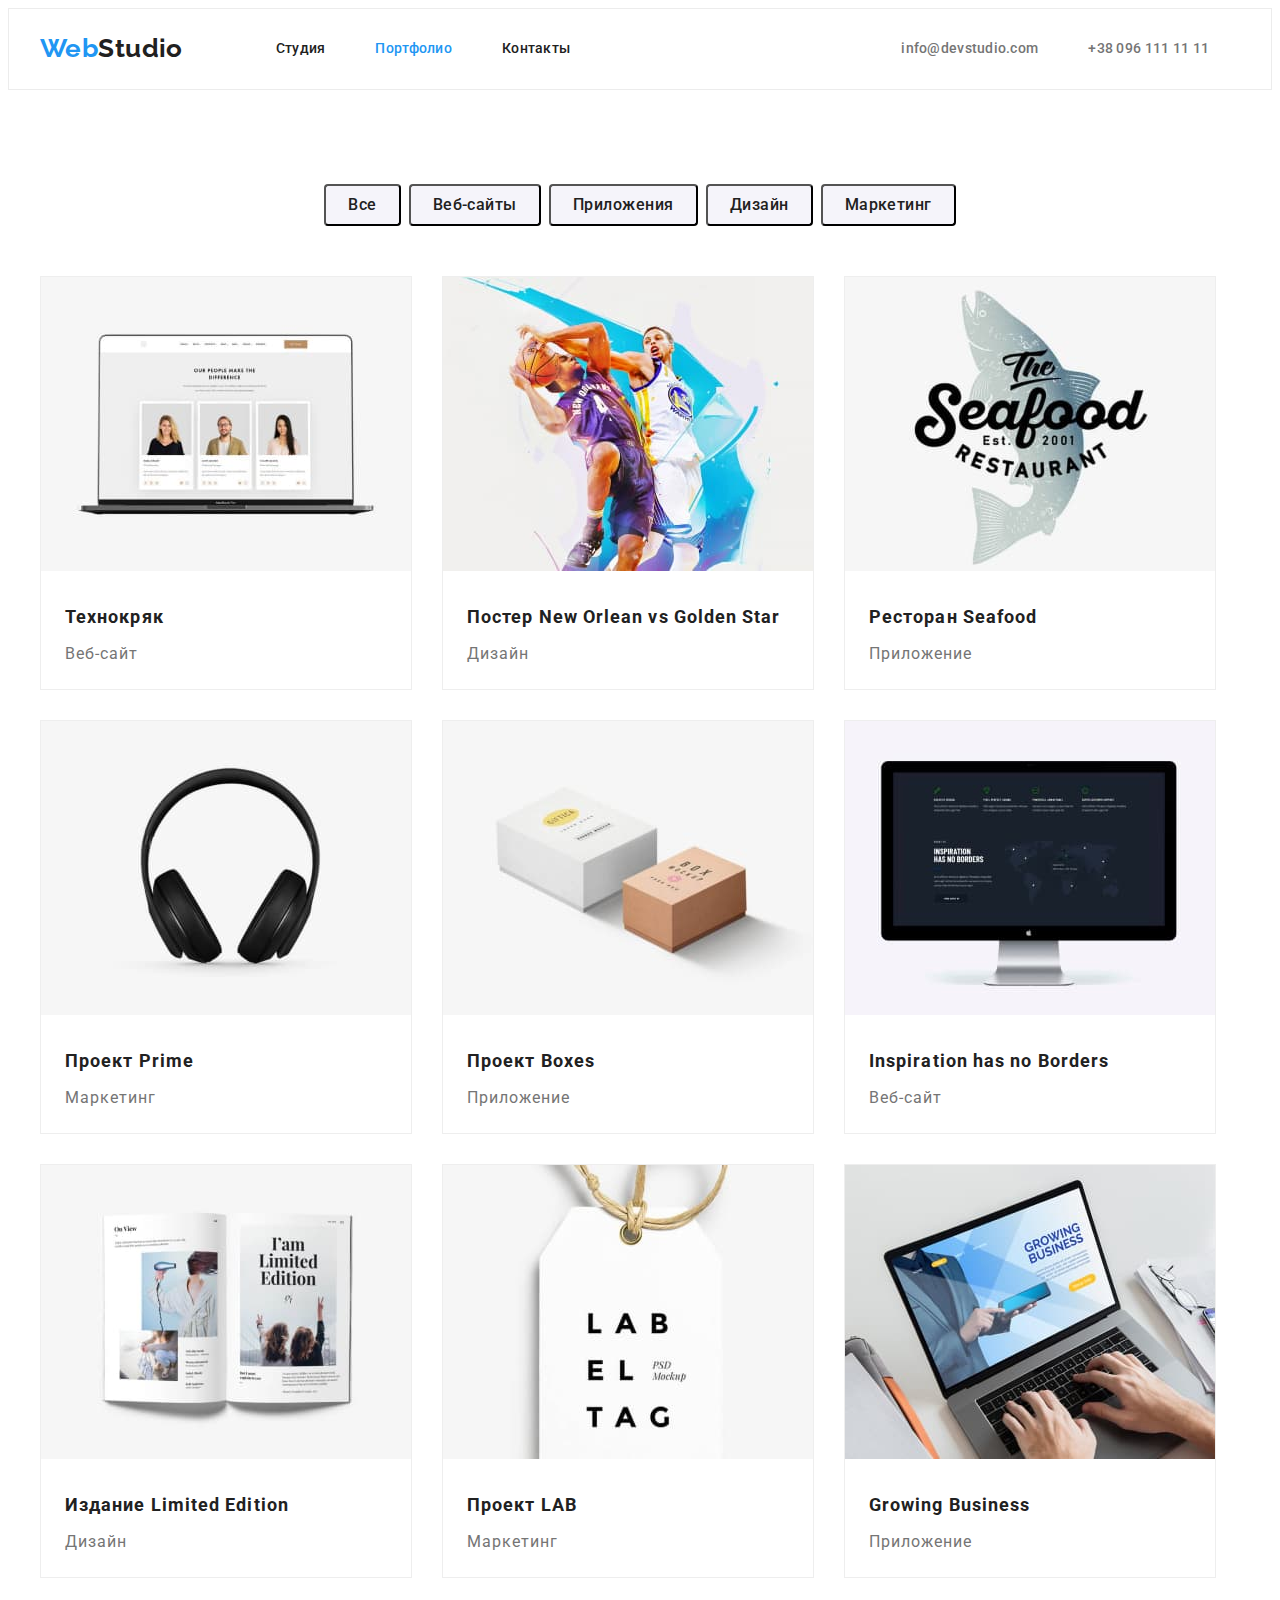
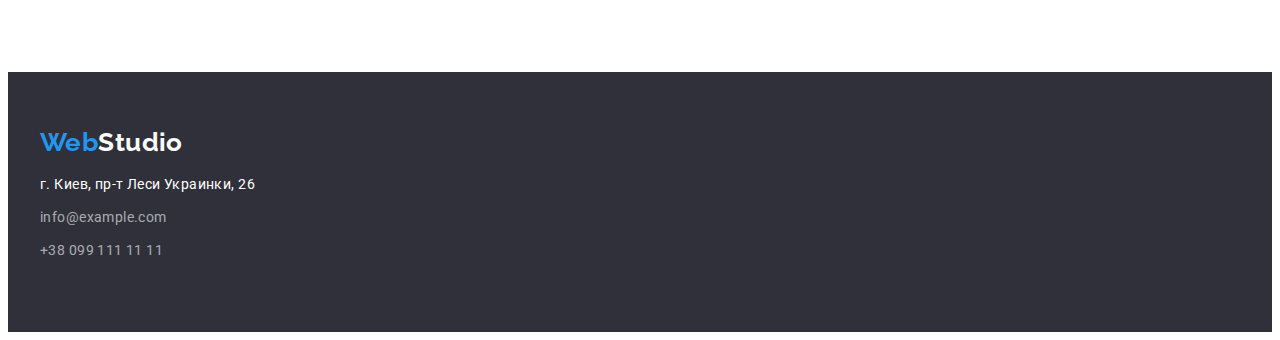
==== commit 8937b6d2: "ul+ul+ul" ====
--- a/portfolio.html
+++ b/portfolio.html
@@ -70,124 +70,130 @@
             <li><button type="button" class="button">Маркетинг</button></li>
           </ul>
           <!-- нашы проекты -->
-          <ul class="projects">
-            <li>
-              <a class="projects-link" href="#"
-                ><img
-                  src="./images/8.web-site.jpg"
-                  width="370"
-                  alt="Технокряк"
-                />
-                <div class="blok">
-                  <h3>Технокряк</h3>
-                  <p>Веб-сайт</p>
-                </div>
-              </a>
-            </li>
-            <li>
-              <a class="projects-link" href="#">
-                <img
-                  src="./images/9.design.jpg"
-                  width="370"
-                  alt="Постер New Orlean vs Golden Star"
-                />
-                <div class="blok">
-                  <h3>Постер New Orlean vs Golden Star</h3>
-                  <p>Дизайн</p>
-                </div>
-              </a>
-            </li>
-            <li>
-              <a class="projects-link" href="#">
-                <img
-                  src="./images/10.appendix.jpg"
-                  width="370"
-                  alt="Ресторан Seafood"
-                />
-                <div class="blok">
-                  <h3>Ресторан Seafood</h3>
-                  <p>Приложение</p>
-                </div>
-              </a>
-            </li>
-            <li>
-              <a class="projects-link" href="#">
-                <img
-                  src="./images/11.marketing.jpg"
-                  width="370"
-                  alt="Проект Prime"
-                />
-                <div class="blok">
-                  <h3>Проект Prime</h3>
-                  <p>Маркетинг</p>
-                </div>
-              </a>
-            </li>
-            <li>
-              <a class="projects-link" href="#">
-                <img
-                  src="./images/12.appendix.jpg"
-                  width="370"
-                  alt="Проект Boxes"
-                />
-                <div class="blok">
-                  <h3>Проект Boxes</h3>
-                  <p>Приложение</p>
-                </div>
-              </a>
-            </li>
-            <li>
-              <a class="projects-link" href="#">
-                <img
-                  src="./images/13.web-site.jpg"
-                  width="370"
-                  alt="Inspiration has no Borders"
-                />
-                <div class="blok">
-                  <h3>Inspiration has no Borders</h3>
-                  <p>Веб-сайт</p>
-                </div>
-              </a>
-            </li>
-            <li>
-              <a class="projects-link" href="#">
-                <img
-                  src="./images/14.design.jpg"
-                  width="370"
-                  alt="Издание Limited Edition"
-                />
-                <div class="blok">
-                  <h3>Издание Limited Edition</h3>
-                  <p>Дизайн</p>
-                </div>
-              </a>
-            </li>
-            <li>
-              <a class="projects-link" href="#">
-                <img
-                  src="./images/15.marketing.jpg"
-                  width="370"
-                  alt="Проект LAB"
-                />
-                <div class="blok">
-                  <h3>Проект LAB</h3>
-                  <p>Маркетинг</p>
-                </div>
-              </a>
-            </li>
-            <li>
-              <a class="projects-link" href="#">
-                <img
-                  src="./images/16.appendix.jpg"
-                  width="370"
-                  alt="Growing Business"
-                />
-                <div class="blok">
-                  <h3>Growing Business</h3>
-                  <p>Приложение</p>
-                </div>
-              </a>
-            </li>
+          <ul class="ul">
+            <ul class="projects">
+              <li>
+                <a class="projects-link" href="#"
+                  ><img
+                    src="./images/8.web-site.jpg"
+                    width="370"
+                    alt="Технокряк"
+                  />
+                  <div class="blok">
+                    <h3>Технокряк</h3>
+                    <p>Веб-сайт</p>
+                  </div>
+                </a>
+              </li>
+              <li>
+                <a class="projects-link" href="#">
+                  <img
+                    src="./images/9.design.jpg"
+                    width="370"
+                    alt="Постер New Orlean vs Golden Star"
+                  />
+                  <div class="blok">
+                    <h3>Постер New Orlean vs Golden Star</h3>
+                    <p>Дизайн</p>
+                  </div>
+                </a>
+              </li>
+              <li>
+                <a class="projects-link" href="#">
+                  <img
+                    src="./images/10.appendix.jpg"
+                    width="370"
+                    alt="Ресторан Seafood"
+                  />
+                  <div class="blok">
+                    <h3>Ресторан Seafood</h3>
+                    <p>Приложение</p>
+                  </div>
+                </a>
+              </li>
+            </ul>
+            <ul class="projects">
+              <li>
+                <a class="projects-link" href="#">
+                  <img
+                    src="./images/11.marketing.jpg"
+                    width="370"
+                    alt="Проект Prime"
+                  />
+                  <div class="blok">
+                    <h3>Проект Prime</h3>
+                    <p>Маркетинг</p>
+                  </div>
+                </a>
+              </li>
+              <li>
+                <a class="projects-link" href="#">
+                  <img
+                    src="./images/12.appendix.jpg"
+                    width="370"
+                    alt="Проект Boxes"
+                  />
+                  <div class="blok">
+                    <h3>Проект Boxes</h3>
+                    <p>Приложение</p>
+                  </div>
+                </a>
+              </li>
+              <li>
+                <a class="projects-link" href="#">
+                  <img
+                    src="./images/13.web-site.jpg"
+                    width="370"
+                    alt="Inspiration has no Borders"
+                  />
+                  <div class="blok">
+                    <h3>Inspiration has no Borders</h3>
+                    <p>Веб-сайт</p>
+                  </div>
+                </a>
+              </li>
+            </ul>
+            <ul class="projects">
+              <li>
+                <a class="projects-link" href="#">
+                  <img
+                    src="./images/14.design.jpg"
+                    width="370"
+                    alt="Издание Limited Edition"
+                  />
+                  <div class="blok">
+                    <h3>Издание Limited Edition</h3>
+                    <p>Дизайн</p>
+                  </div>
+                </a>
+              </li>
+              <li>
+                <a class="projects-link" href="#">
+                  <img
+                    src="./images/15.marketing.jpg"
+                    width="370"
+                    alt="Проект LAB"
+                  />
+                  <div class="blok">
+                    <h3>Проект LAB</h3>
+                    <p>Маркетинг</p>
+                  </div>
+                </a>
+              </li>
+              <li>
+                <a class="projects-link" href="#">
+                  <img
+                    src="./images/16.appendix.jpg"
+                    width="370"
+                    alt="Growing Business"
+                  />
+                  <div class="blok">
+                    <h3>Growing Business</h3>
+                    <p>Приложение</p>
+                  </div>
+                </a>
+              </li>
+            </ul>
           </ul>
         </div>
       </section>
--- a/css/styles.css
+++ b/css/styles.css
@@ -358,21 +358,36 @@
 }
 
 /* нашы проекты */
-
+.ul {
+  margin: 0;
+  padding-left: 0;
+}
 .projects {
   display: flex;
-  justify-content: center;
-  flex-wrap: wrap;
-  padding-left: 0;
-  margin: 0;
+  margin-top: 0;
+
+  padding-left: 0;
+}
+
+.projects:not(:last-child) {
+  margin-bottom: 30px;
 }
 
 .projects li {
-  margin: 15px 15px;
+  border: 1px solid #eeeeee;
+  box-sizing: border-box;
+}
+
+.projects li:not(:last-child) {
+  margin-right: 30px;
 }
 
 .projects-link {
   text-decoration: none;
+}
+
+.blok {
+  padding: 20px 24px;
 }
 
 .blok h3 {
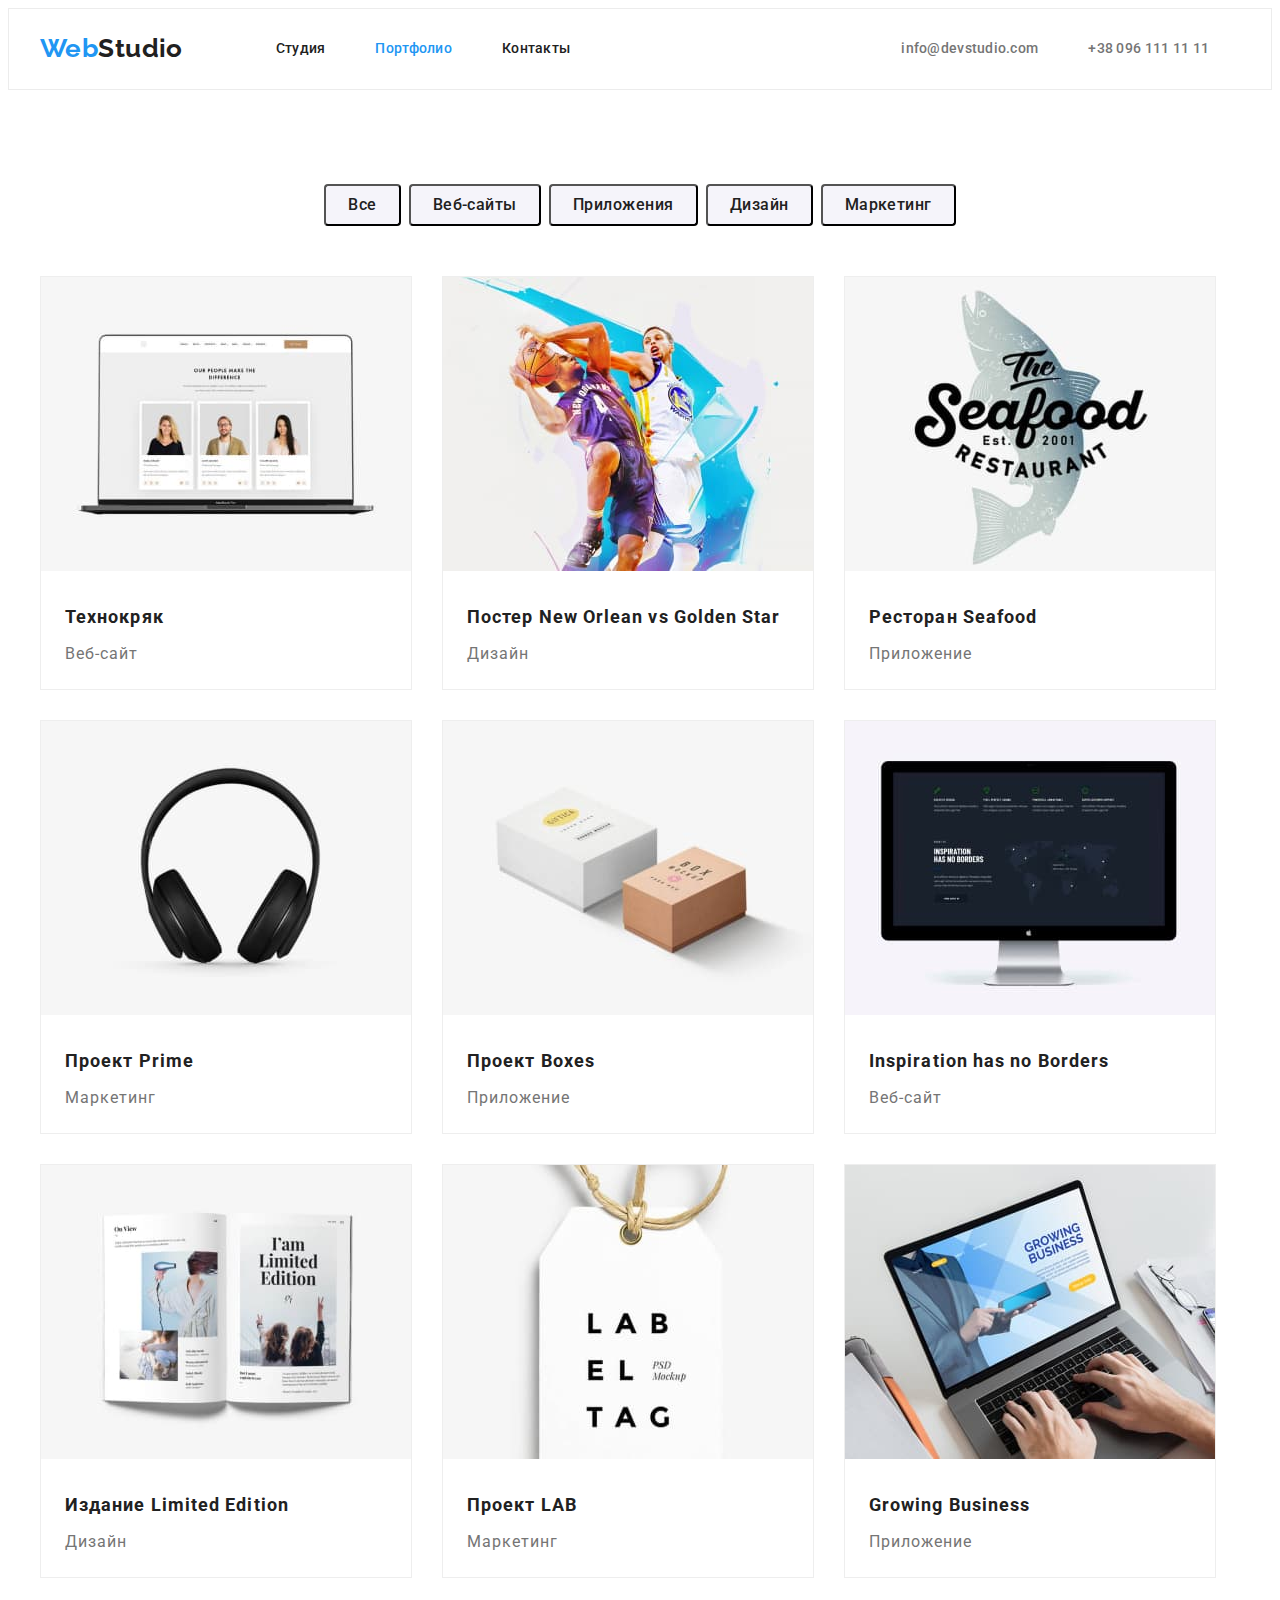
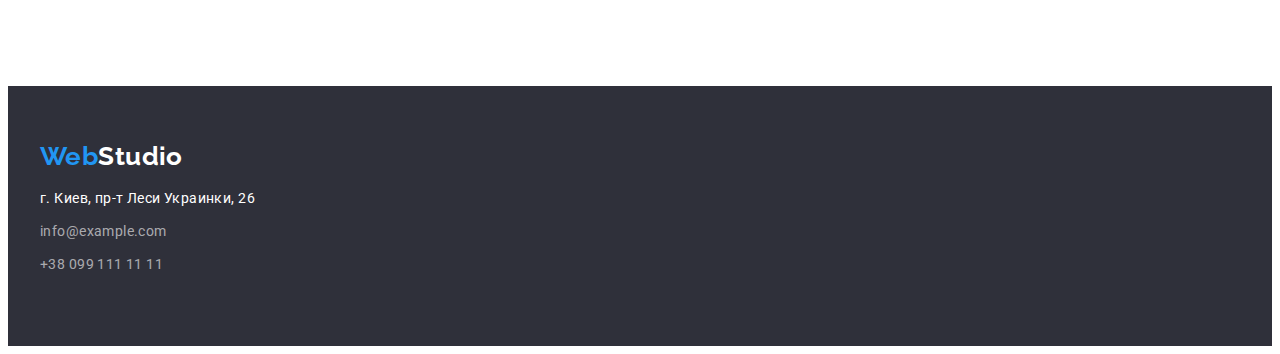
==== commit 8e9cf69b: "aaaaa" ====
--- a/portfolio.html
+++ b/portfolio.html
@@ -70,130 +70,128 @@
             <li><button type="button" class="button">Маркетинг</button></li>
           </ul>
           <!-- нашы проекты -->
-          <ul class="ul">
-            <ul class="projects">
-              <li>
-                <a class="projects-link" href="#"
-                  ><img
-                    src="./images/8.web-site.jpg"
-                    width="370"
-                    alt="Технокряк"
-                  />
-                  <div class="blok">
-                    <h3>Технокряк</h3>
-                    <p>Веб-сайт</p>
-                  </div>
-                </a>
-              </li>
-              <li>
-                <a class="projects-link" href="#">
-                  <img
-                    src="./images/9.design.jpg"
-                    width="370"
-                    alt="Постер New Orlean vs Golden Star"
-                  />
-                  <div class="blok">
-                    <h3>Постер New Orlean vs Golden Star</h3>
-                    <p>Дизайн</p>
-                  </div>
-                </a>
-              </li>
-              <li>
-                <a class="projects-link" href="#">
-                  <img
-                    src="./images/10.appendix.jpg"
-                    width="370"
-                    alt="Ресторан Seafood"
-                  />
-                  <div class="blok">
-                    <h3>Ресторан Seafood</h3>
-                    <p>Приложение</p>
-                  </div>
-                </a>
-              </li>
-            </ul>
-            <ul class="projects">
-              <li>
-                <a class="projects-link" href="#">
-                  <img
-                    src="./images/11.marketing.jpg"
-                    width="370"
-                    alt="Проект Prime"
-                  />
-                  <div class="blok">
-                    <h3>Проект Prime</h3>
-                    <p>Маркетинг</p>
-                  </div>
-                </a>
-              </li>
-              <li>
-                <a class="projects-link" href="#">
-                  <img
-                    src="./images/12.appendix.jpg"
-                    width="370"
-                    alt="Проект Boxes"
-                  />
-                  <div class="blok">
-                    <h3>Проект Boxes</h3>
-                    <p>Приложение</p>
-                  </div>
-                </a>
-              </li>
-              <li>
-                <a class="projects-link" href="#">
-                  <img
-                    src="./images/13.web-site.jpg"
-                    width="370"
-                    alt="Inspiration has no Borders"
-                  />
-                  <div class="blok">
-                    <h3>Inspiration has no Borders</h3>
-                    <p>Веб-сайт</p>
-                  </div>
-                </a>
-              </li>
-            </ul>
-            <ul class="projects">
-              <li>
-                <a class="projects-link" href="#">
-                  <img
-                    src="./images/14.design.jpg"
-                    width="370"
-                    alt="Издание Limited Edition"
-                  />
-                  <div class="blok">
-                    <h3>Издание Limited Edition</h3>
-                    <p>Дизайн</p>
-                  </div>
-                </a>
-              </li>
-              <li>
-                <a class="projects-link" href="#">
-                  <img
-                    src="./images/15.marketing.jpg"
-                    width="370"
-                    alt="Проект LAB"
-                  />
-                  <div class="blok">
-                    <h3>Проект LAB</h3>
-                    <p>Маркетинг</p>
-                  </div>
-                </a>
-              </li>
-              <li>
-                <a class="projects-link" href="#">
-                  <img
-                    src="./images/16.appendix.jpg"
-                    width="370"
-                    alt="Growing Business"
-                  />
-                  <div class="blok">
-                    <h3>Growing Business</h3>
-                    <p>Приложение</p>
-                  </div>
-                </a>
-              </li>
-            </ul>
+          <ul class="projects">
+            <li>
+              <a class="projects-link" href="#"
+                ><img
+                  src="./images/8.web-site.jpg"
+                  width="370"
+                  alt="Технокряк"
+                />
+                <div class="blok">
+                  <h3>Технокряк</h3>
+                  <p>Веб-сайт</p>
+                </div>
+              </a>
+            </li>
+            <li>
+              <a class="projects-link" href="#">
+                <img
+                  src="./images/9.design.jpg"
+                  width="370"
+                  alt="Постер New Orlean vs Golden Star"
+                />
+                <div class="blok">
+                  <h3>Постер New Orlean vs Golden Star</h3>
+                  <p>Дизайн</p>
+                </div>
+              </a>
+            </li>
+            <li>
+              <a class="projects-link" href="#">
+                <img
+                  src="./images/10.appendix.jpg"
+                  width="370"
+                  alt="Ресторан Seafood"
+                />
+                <div class="blok">
+                  <h3>Ресторан Seafood</h3>
+                  <p>Приложение</p>
+                </div>
+              </a>
+            </li>
+          </ul>
+          <ul class="projects">
+            <li>
+              <a class="projects-link" href="#">
+                <img
+                  src="./images/11.marketing.jpg"
+                  width="370"
+                  alt="Проект Prime"
+                />
+                <div class="blok">
+                  <h3>Проект Prime</h3>
+                  <p>Маркетинг</p>
+                </div>
+              </a>
+            </li>
+            <li>
+              <a class="projects-link" href="#">
+                <img
+                  src="./images/12.appendix.jpg"
+                  width="370"
+                  alt="Проект Boxes"
+                />
+                <div class="blok">
+                  <h3>Проект Boxes</h3>
+                  <p>Приложение</p>
+                </div>
+              </a>
+            </li>
+            <li>
+              <a class="projects-link" href="#">
+                <img
+                  src="./images/13.web-site.jpg"
+                  width="370"
+                  alt="Inspiration has no Borders"
+                />
+                <div class="blok">
+                  <h3>Inspiration has no Borders</h3>
+                  <p>Веб-сайт</p>
+                </div>
+              </a>
+            </li>
+          </ul>
+          <ul class="projects">
+            <li>
+              <a class="projects-link" href="#">
+                <img
+                  src="./images/14.design.jpg"
+                  width="370"
+                  alt="Издание Limited Edition"
+                />
+                <div class="blok">
+                  <h3>Издание Limited Edition</h3>
+                  <p>Дизайн</p>
+                </div>
+              </a>
+            </li>
+            <li>
+              <a class="projects-link" href="#">
+                <img
+                  src="./images/15.marketing.jpg"
+                  width="370"
+                  alt="Проект LAB"
+                />
+                <div class="blok">
+                  <h3>Проект LAB</h3>
+                  <p>Маркетинг</p>
+                </div>
+              </a>
+            </li>
+            <li>
+              <a class="projects-link" href="#">
+                <img
+                  src="./images/16.appendix.jpg"
+                  width="370"
+                  alt="Growing Business"
+                />
+                <div class="blok">
+                  <h3>Growing Business</h3>
+                  <p>Приложение</p>
+                </div>
+              </a>
+            </li>
           </ul>
         </div>
       </section>
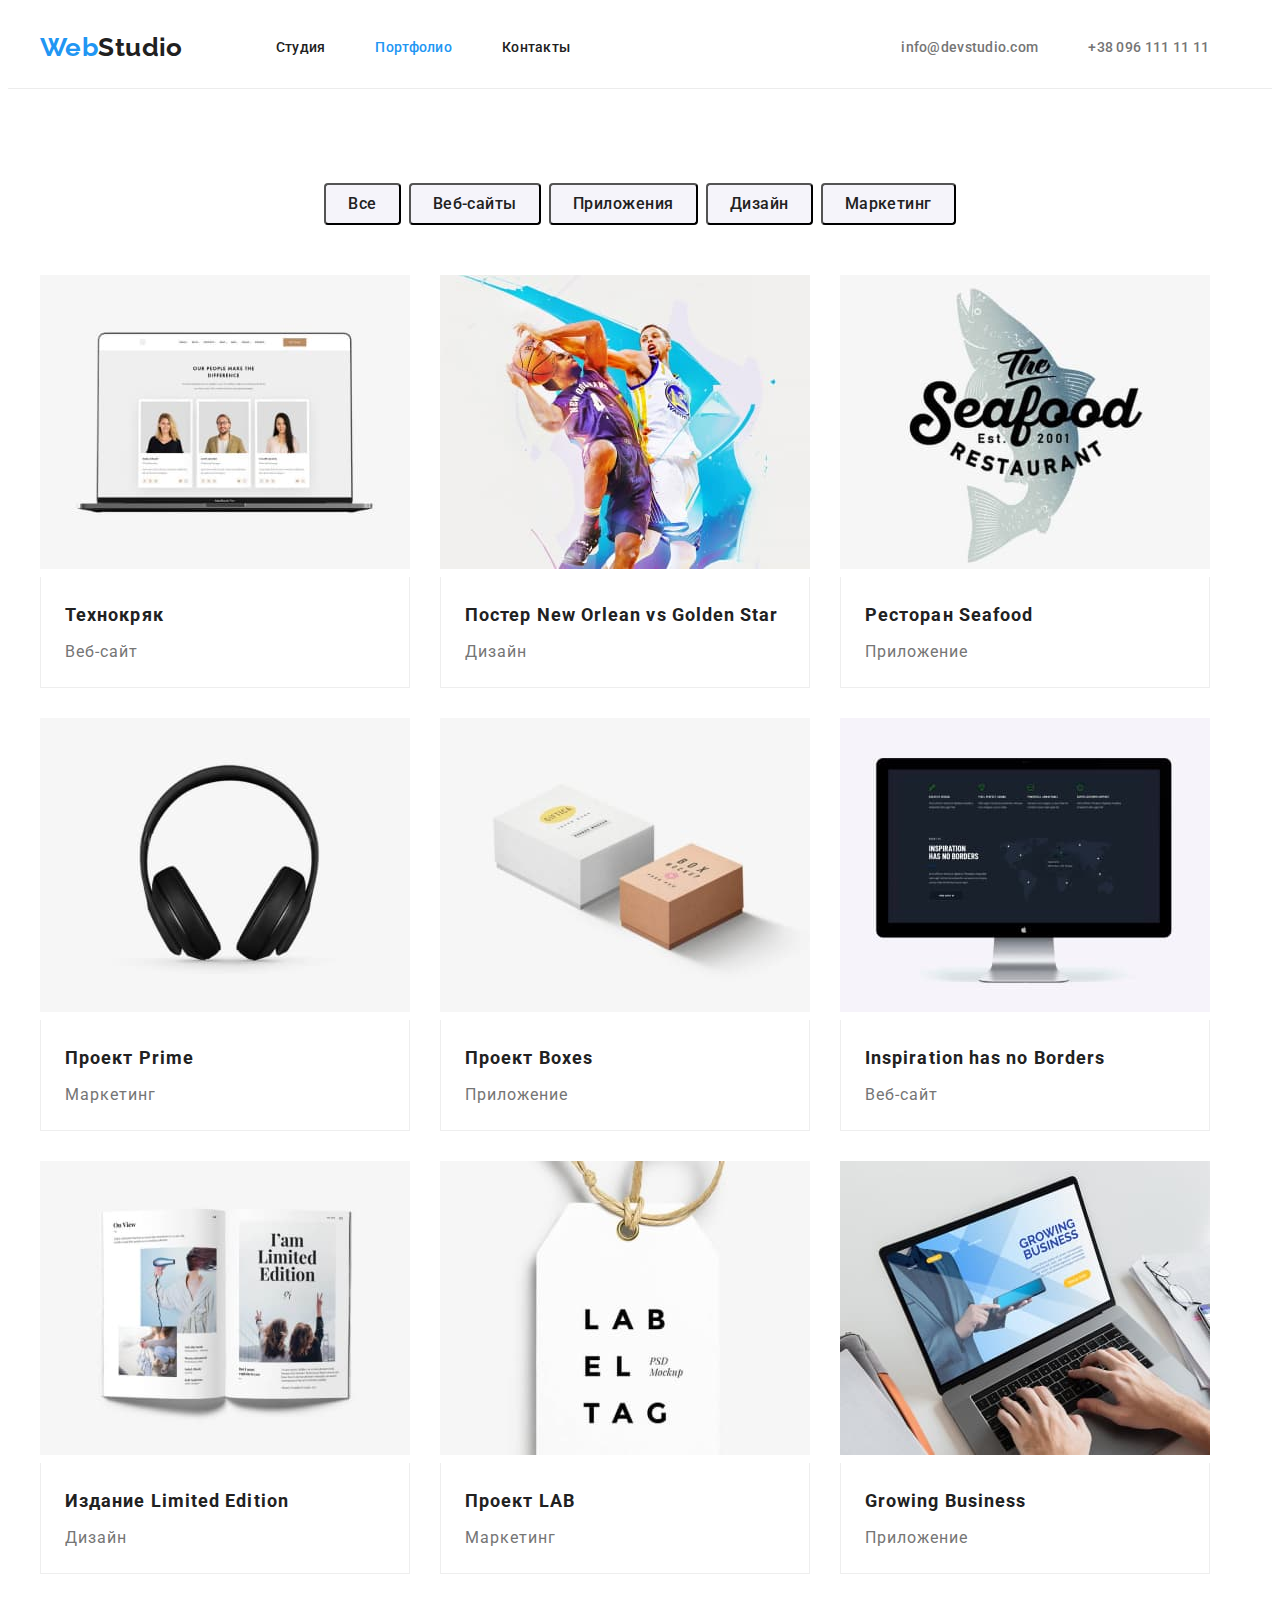
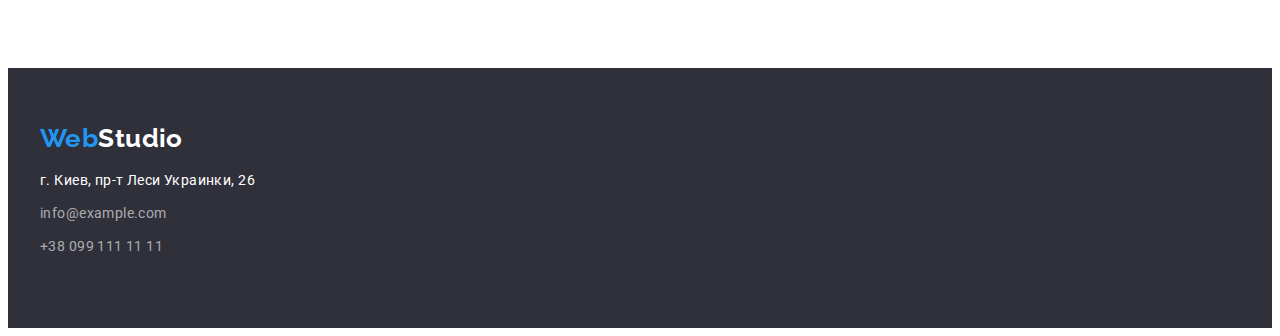
==== commit 898d459b: "finih-03" ====
--- a/portfolio.html
+++ b/portfolio.html
@@ -110,8 +110,6 @@
                 </div>
               </a>
             </li>
-          </ul>
-          <ul class="projects">
             <li>
               <a class="projects-link" href="#">
                 <img
@@ -151,8 +149,6 @@
                 </div>
               </a>
             </li>
-          </ul>
-          <ul class="projects">
             <li>
               <a class="projects-link" href="#">
                 <img
--- a/css/styles.css
+++ b/css/styles.css
@@ -66,7 +66,7 @@
 /*                                     хедер */
 
 .header {
-  border: 1px solid #ececec;
+  border-bottom: 1px solid #ececec;
 }
 
 .flex-header {
@@ -267,15 +267,20 @@
   padding-top: 94px;
   padding-bottom: 94px;
 
-  text-align: center;
+  /* text-align: center; */
 }
 
 .command-img {
   display: flex;
   justify-content: center;
-  text-align: center;
+  /* text-align: center; */
   margin: 0;
   padding: 0;
+}
+
+.command-blok {
+  padding: 30px 0;
+  text-align: center;
 }
 
 /* .command-img li{
@@ -308,7 +313,6 @@
   font-size: 16px;
   line-height: 1.18;
   margin: 0;
-  padding-bottom: 30px;
 
   letter-spacing: 0.03em;
   color: var(--primary-text-color);
@@ -358,28 +362,26 @@
 }
 
 /* нашы проекты */
-.ul {
-  margin: 0;
-  padding-left: 0;
-}
+
 .projects {
   display: flex;
-  margin-top: 0;
-
-  padding-left: 0;
-}
-
-.projects:not(:last-child) {
+  flex-wrap: wrap;
+  margin: 0;
+  padding-left: 0;
+}
+
+.projects li {
+  width: 370px;
+  margin-right: 30px;
   margin-bottom: 30px;
 }
 
-.projects li {
-  border: 1px solid #eeeeee;
-  box-sizing: border-box;
-}
-
-.projects li:not(:last-child) {
-  margin-right: 30px;
+.projects li:nth-child(3n) {
+  margin-right: 0px;
+}
+
+.projects li:nth-last-child(-n + 3) {
+  margin-bottom: 0;
 }
 
 .projects-link {
@@ -388,6 +390,9 @@
 
 .blok {
   padding: 20px 24px;
+  border-bottom: 1px solid #eeeeee;
+  border-left: 1px solid #eeeeee;
+  border-right: 1px solid #eeeeee;
 }
 
 .blok h3 {
